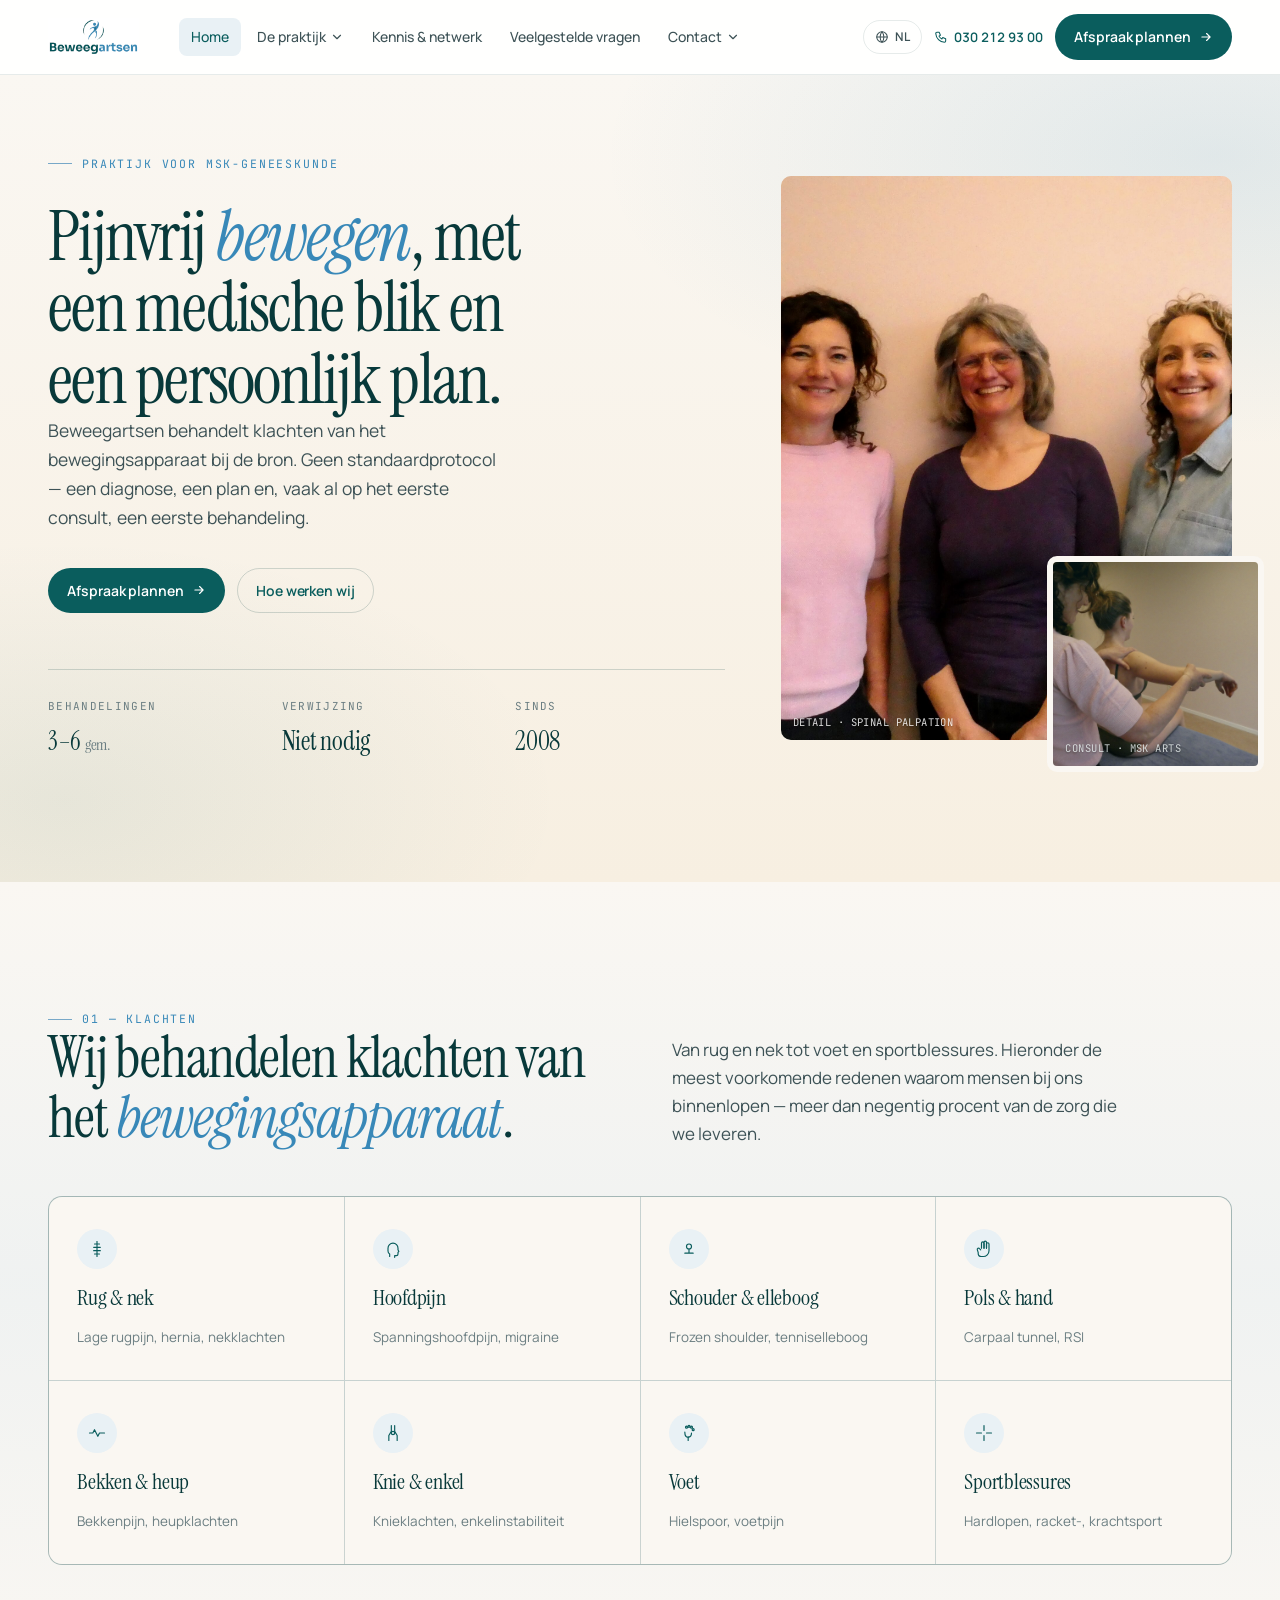
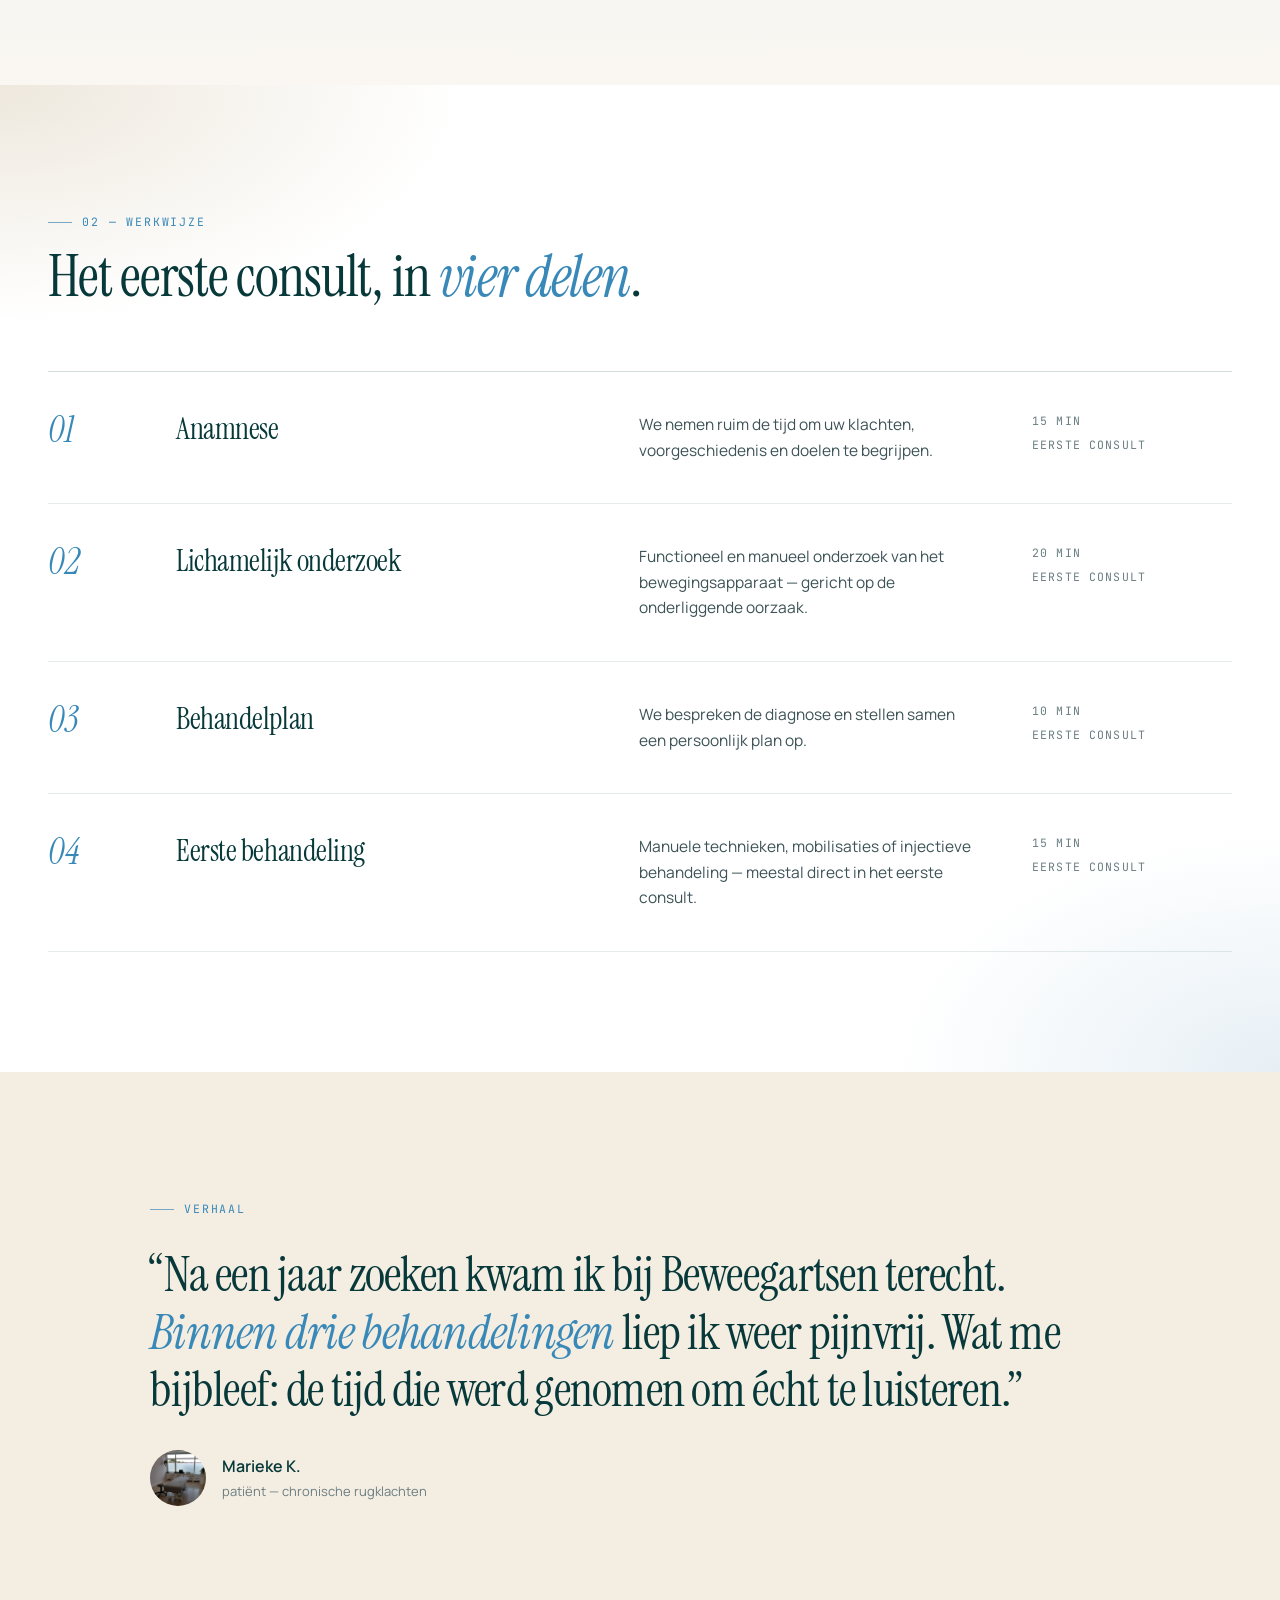
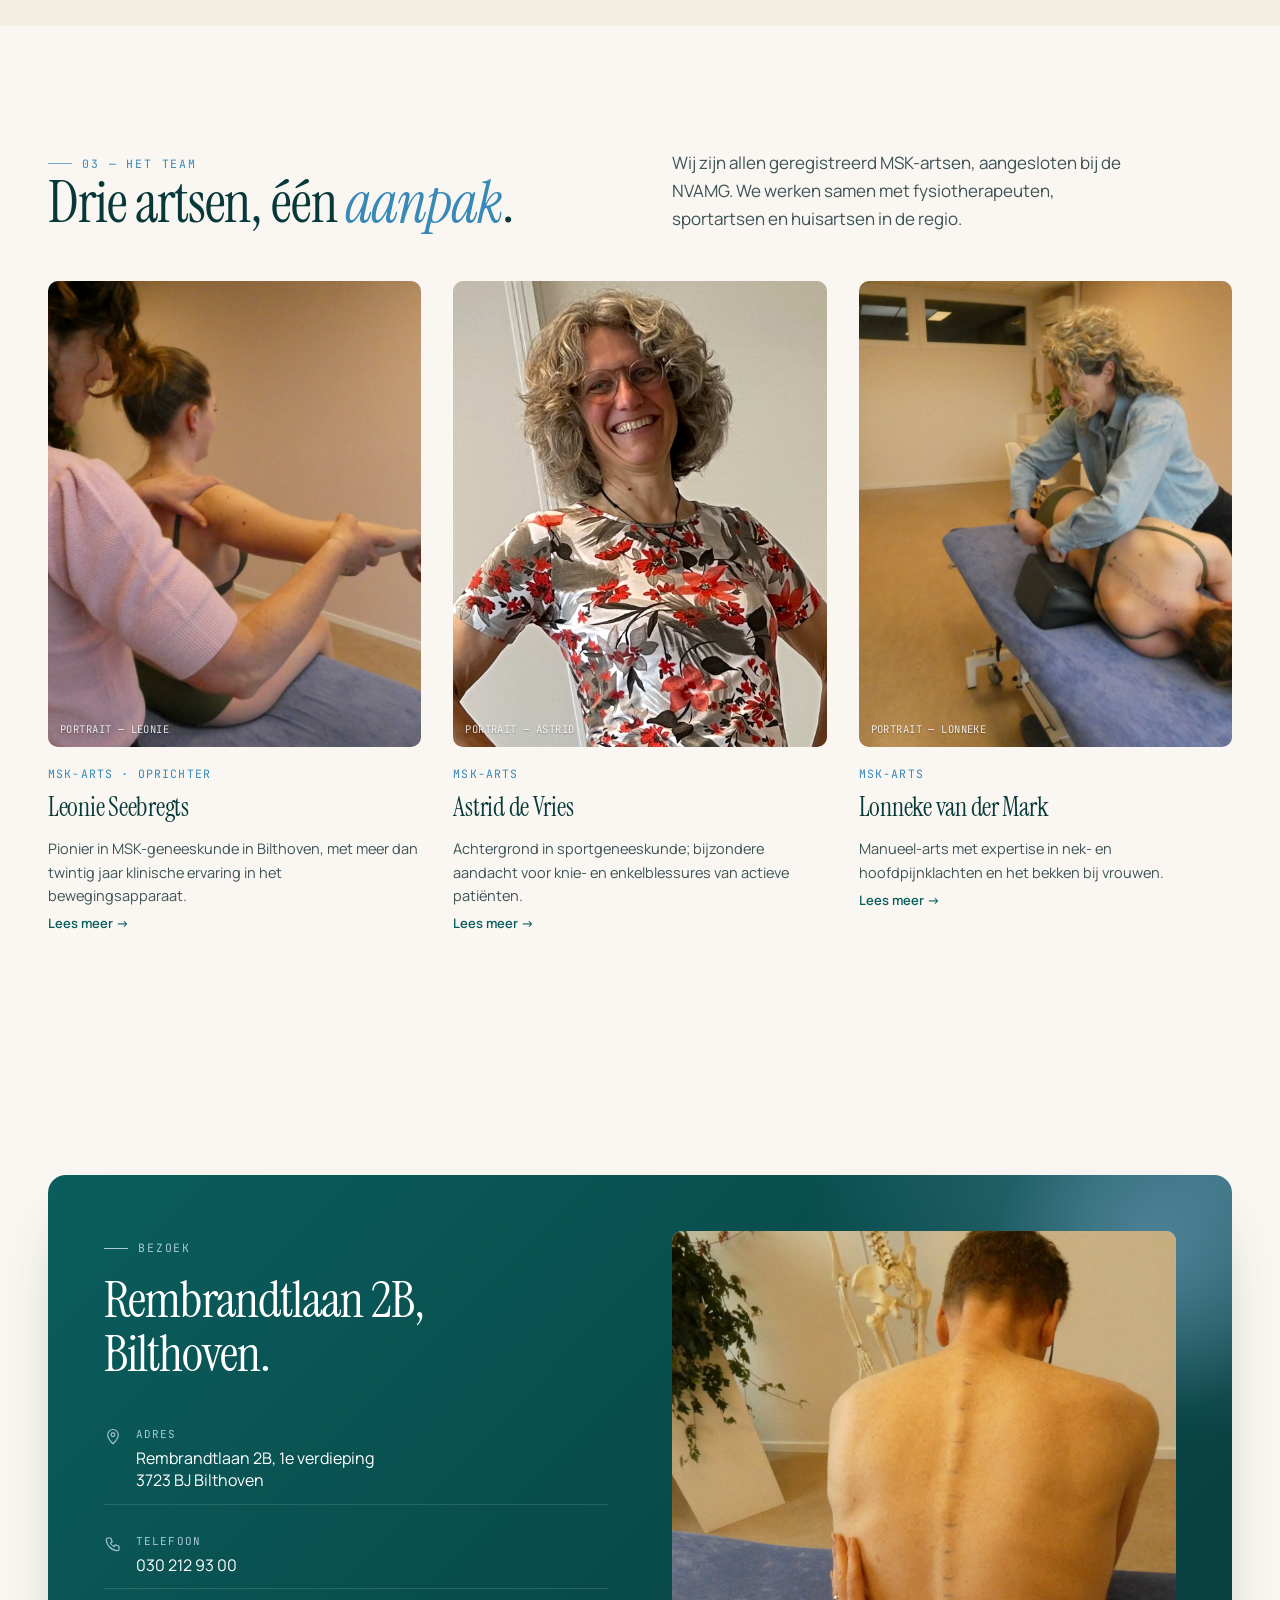
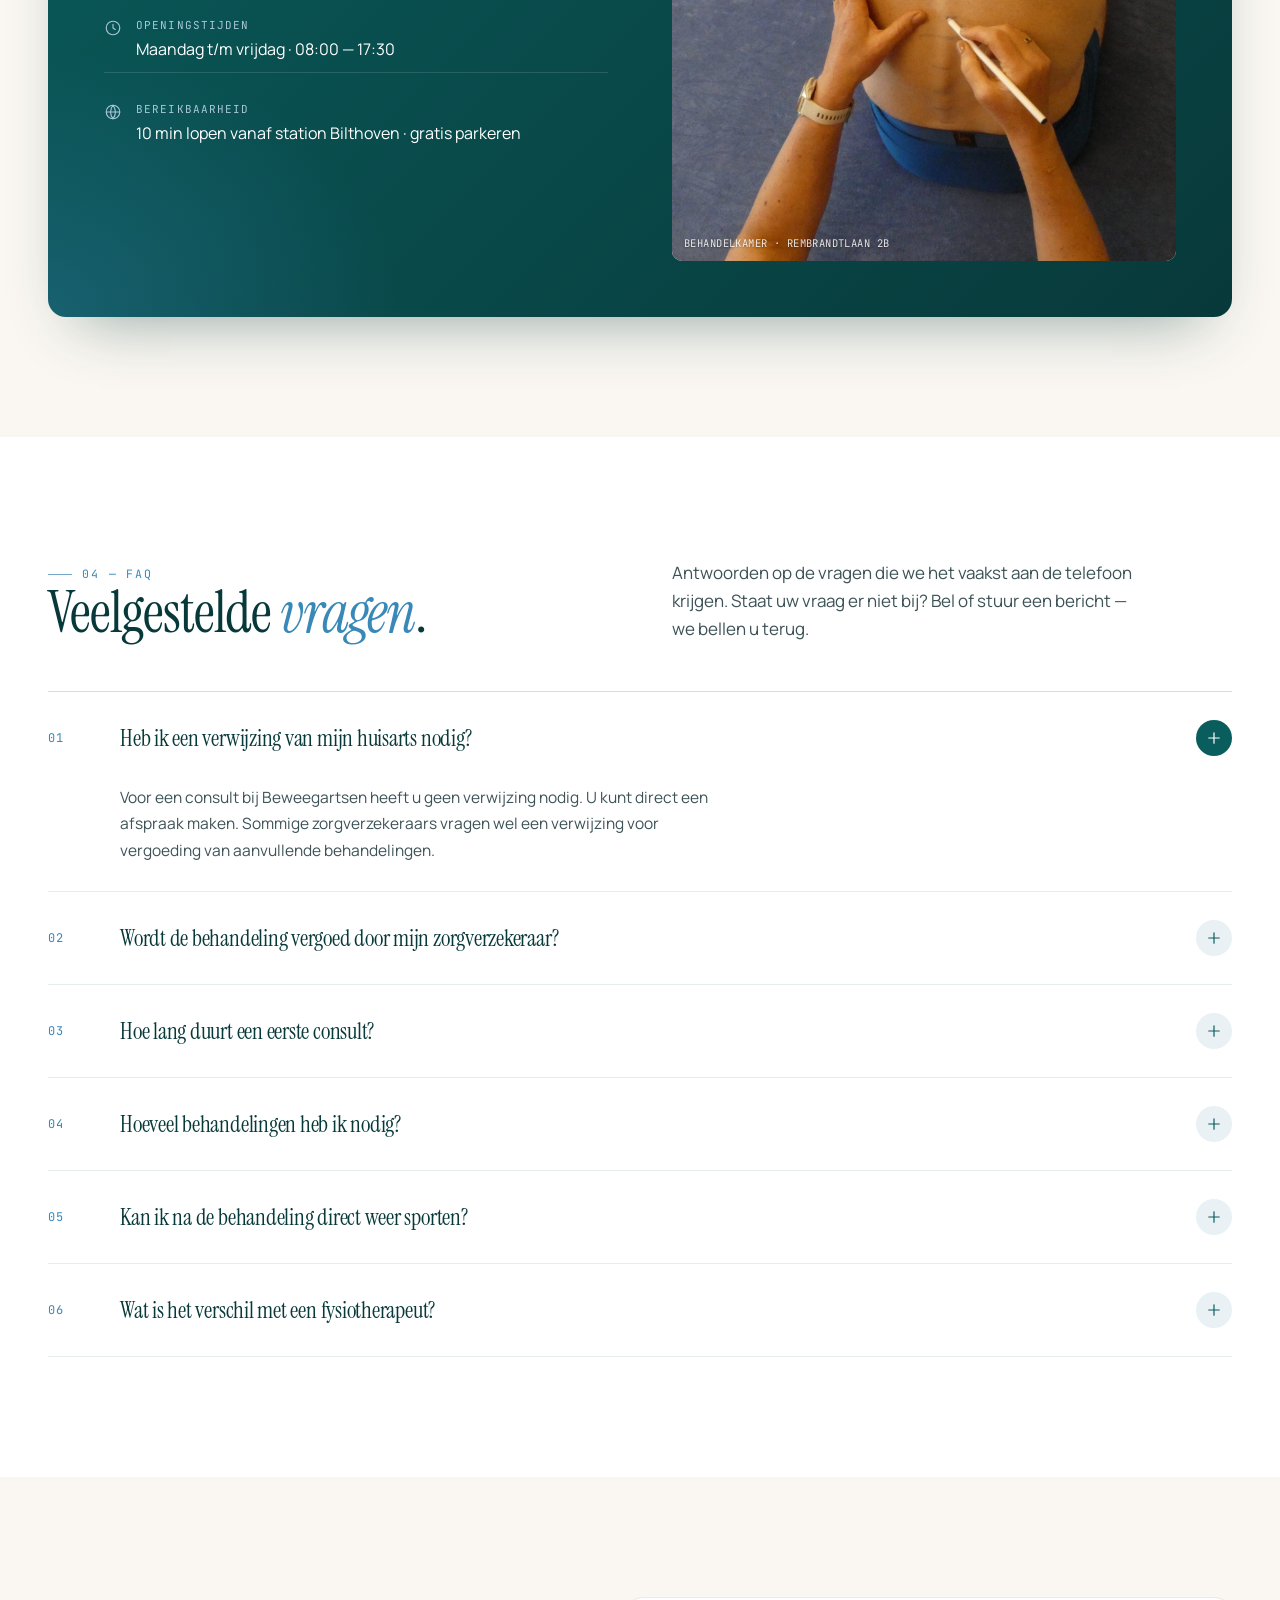
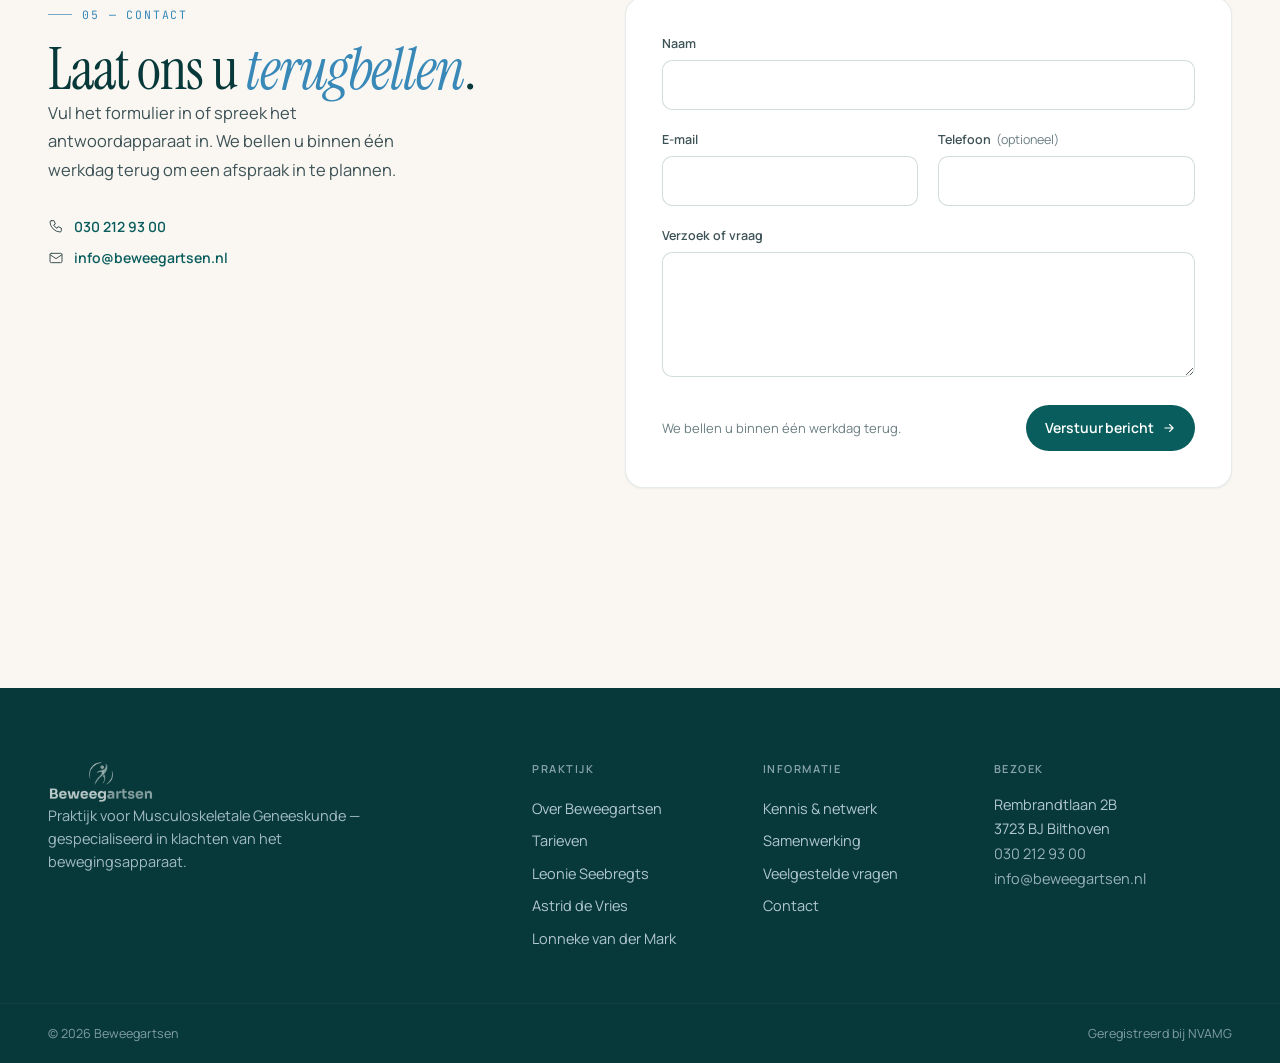
==== index.html @ ee4ff9ac "Add site content and bassh deploy workflow Adds the static site (HTML pages, CSS, JS, images) and a " ====
<!DOCTYPE html>
<html lang="nl">
<head>
<meta charset="UTF-8"/>
<meta name="viewport" content="width=device-width, initial-scale=1"/>
<title>Beweegartsen — Praktijk voor MSK-geneeskunde, Bilthoven</title>
<meta name="description" content="Beweegartsen behandelt klachten van het bewegingsapparaat bij de bron. Een diagnose, een persoonlijk plan en, vaak op het eerste consult, een eerste behandeling."/>
<link rel="preconnect" href="https://fonts.googleapis.com"/>
<link rel="preconnect" href="https://fonts.gstatic.com" crossorigin/>
<link href="https://fonts.googleapis.com/css2?family=Instrument+Serif:ital@0;1&family=Manrope:wght@400;500;600;700;800&family=JetBrains+Mono:wght@400;500&display=swap" rel="stylesheet"/>
<link rel="stylesheet" href="assets/css/tokens.css"/>
<link rel="stylesheet" href="assets/css/site.css"/>
</head>
<body>
<div class="bw-site bw-A">
  <div data-bw-nav data-active-page="home"></div>

  <!-- HERO -->
  <section class="bw-A-hero">
    <div class="bw-container">
      <div class="bw-A-hero-grid">
        <div class="bw-A-hero-text">
          <span class="bw-eyebrow" data-i18n-nl="Praktijk voor MSK-geneeskunde" data-i18n-en="Practice for MSK medicine">Praktijk voor MSK-geneeskunde</span>
          <h1 data-i18n-nl='Pijnvrij <em>bewegen</em>, met een medische blik en een persoonlijk plan.' data-i18n-en='Movement, <em>without pain</em>, through a medical lens and a personal plan.'>Pijnvrij <em>bewegen</em>, met een medische blik en een persoonlijk plan.</h1>
          <p class="bw-A-hero-lede" data-i18n-nl="Beweegartsen behandelt klachten van het bewegingsapparaat bij de bron. Geen standaardprotocol — een diagnose, een plan en, vaak al op het eerste consult, een eerste behandeling." data-i18n-en="Beweegartsen treats musculoskeletal complaints at the source. No standard protocol — a diagnosis, a plan and, often on the first visit, the first treatment.">Beweegartsen behandelt klachten van het bewegingsapparaat bij de bron. Geen standaardprotocol — een diagnose, een plan en, vaak al op het eerste consult, een eerste behandeling.</p>
          <div class="bw-A-hero-cta">
            <button class="bw-btn bw-btn-primary" data-bw-book>
              <span data-i18n-nl="Afspraak plannen" data-i18n-en="Book appointment">Afspraak plannen</span>
              <svg width="14" height="14" viewBox="0 0 24 24" fill="none" stroke="currentColor" stroke-width="2" stroke-linecap="round" stroke-linejoin="round" aria-hidden="true"><path d="M5 12h14M13 6l6 6-6 6"/></svg>
            </button>
            <a href="#process" class="bw-btn bw-btn-ghost" data-i18n-nl="Hoe werken wij" data-i18n-en="How we work">Hoe werken wij</a>
          </div>
          <dl class="bw-A-hero-meta">
            <div>
              <dt data-i18n-nl="Behandelingen" data-i18n-en="Treatments">Behandelingen</dt>
              <dd>3–6 <span class="unit" data-i18n-nl="gem." data-i18n-en="avg.">gem.</span></dd>
            </div>
            <div>
              <dt data-i18n-nl="Verwijzing" data-i18n-en="Referral">Verwijzing</dt>
              <dd data-i18n-nl="Niet nodig" data-i18n-en="Not needed">Niet nodig</dd>
            </div>
            <div>
              <dt data-i18n-nl="Sinds" data-i18n-en="Since">Sinds</dt>
              <dd>2008</dd>
            </div>
          </dl>
        </div>
        <div class="bw-A-hero-art">
          <div class="bw-photo" data-treatment="soft" style="aspect-ratio: 4/5">
            <img src="assets/img/photos/back-treatment.jpg" alt="Detail van rugbehandeling" style="object-position: 50% 30%"/>
            <span class="bw-photo-cap">detail · spinal palpation</span>
          </div>
          <div class="bw-photo" data-treatment="strong" style="aspect-ratio: 1/1">
            <img src="assets/img/photos/consult.jpg" alt="Consult bij MSK-arts" style="object-position: 70% 30%"/>
            <span class="bw-photo-cap">consult · MSK arts</span>
          </div>
        </div>
      </div>
    </div>
  </section>

  <!-- WHAT WE TREAT -->
  <section class="bw-section bw-A-section" id="treat">
    <div class="bw-container">
      <div class="bw-A-treat-head">
        <div>
          <span class="bw-eyebrow" data-i18n-nl="01 — Klachten" data-i18n-en="01 — Complaints">01 — Klachten</span>
          <h2 data-i18n-nl='Wij behandelen klachten van het <em>bewegingsapparaat</em>.' data-i18n-en='We treat complaints of the <em>movement apparatus</em>.'>Wij behandelen klachten van het <em>bewegingsapparaat</em>.</h2>
        </div>
        <p data-i18n-nl="Van rug en nek tot voet en sportblessures. Hieronder de meest voorkomende redenen waarom mensen bij ons binnenlopen — meer dan negentig procent van de zorg die we leveren." data-i18n-en="From back and neck to foot and sports injuries. The most common reasons people come to us — more than ninety percent of the care we provide.">Van rug en nek tot voet en sportblessures. Hieronder de meest voorkomende redenen waarom mensen bij ons binnenlopen — meer dan negentig procent van de zorg die we leveren.</p>
      </div>
      <div class="bw-A-treat-grid">
        <div class="bw-A-treat-cell">
          <span class="bw-treat-icon"><svg width="20" height="20" viewBox="0 0 24 24" fill="none" stroke="currentColor" stroke-width="1.4" stroke-linecap="round" stroke-linejoin="round"><path d="M12 3v18"/><path d="M9 6h6M8 10h8M8 14h8M9 18h6"/></svg></span>
          <h4 data-i18n-nl="Rug & nek" data-i18n-en="Back & neck">Rug & nek</h4>
          <p data-i18n-nl="Lage rugpijn, hernia, nekklachten" data-i18n-en="Lower back, hernia, neck pain">Lage rugpijn, hernia, nekklachten</p>
        </div>
        <div class="bw-A-treat-cell">
          <span class="bw-treat-icon"><svg width="20" height="20" viewBox="0 0 24 24" fill="none" stroke="currentColor" stroke-width="1.4" stroke-linecap="round" stroke-linejoin="round"><path d="M8 21v-3a4 4 0 0 1-2-3.5V11a6 6 0 1 1 12 0v2l1 2-1 1v2a2 2 0 0 1-2 2h-2v2"/></svg></span>
          <h4 data-i18n-nl="Hoofdpijn" data-i18n-en="Headache">Hoofdpijn</h4>
          <p data-i18n-nl="Spanningshoofdpijn, migraine" data-i18n-en="Tension headache, migraine">Spanningshoofdpijn, migraine</p>
        </div>
        <div class="bw-A-treat-cell">
          <span class="bw-treat-icon"><svg width="20" height="20" viewBox="0 0 24 24" fill="none" stroke="currentColor" stroke-width="1.4" stroke-linecap="round" stroke-linejoin="round"><circle cx="12" cy="9" r="3"/><path d="M12 12v5M7 17h10"/></svg></span>
          <h4 data-i18n-nl="Schouder & elleboog" data-i18n-en="Shoulder & elbow">Schouder & elleboog</h4>
          <p data-i18n-nl="Frozen shoulder, tenniselleboog" data-i18n-en="Frozen shoulder, tennis elbow">Frozen shoulder, tenniselleboog</p>
        </div>
        <div class="bw-A-treat-cell">
          <span class="bw-treat-icon"><svg width="20" height="20" viewBox="0 0 24 24" fill="none" stroke="currentColor" stroke-width="1.4" stroke-linecap="round" stroke-linejoin="round"><path d="M9 11V5a1.5 1.5 0 0 1 3 0v6"/><path d="M12 11V4a1.5 1.5 0 0 1 3 0v7"/><path d="M15 11V6a1.5 1.5 0 0 1 3 0v8a7 7 0 0 1-7 7H9a4 4 0 0 1-4-4v-1l-1-3a1.5 1.5 0 0 1 2.6-1.4L8 13"/></svg></span>
          <h4 data-i18n-nl="Pols & hand" data-i18n-en="Wrist & hand">Pols & hand</h4>
          <p data-i18n-nl="Carpaal tunnel, RSI" data-i18n-en="Carpal tunnel, RSI">Carpaal tunnel, RSI</p>
        </div>
        <div class="bw-A-treat-cell">
          <span class="bw-treat-icon"><svg width="20" height="20" viewBox="0 0 24 24" fill="none" stroke="currentColor" stroke-width="1.4" stroke-linecap="round" stroke-linejoin="round"><path d="M3 12h4l2-4 4 8 2-4h6"/></svg></span>
          <h4 data-i18n-nl="Bekken & heup" data-i18n-en="Pelvis & hip">Bekken & heup</h4>
          <p data-i18n-nl="Bekkenpijn, heupklachten" data-i18n-en="Pelvic pain, hip issues">Bekkenpijn, heupklachten</p>
        </div>
        <div class="bw-A-treat-cell">
          <span class="bw-treat-icon"><svg width="20" height="20" viewBox="0 0 24 24" fill="none" stroke="currentColor" stroke-width="1.4" stroke-linecap="round" stroke-linejoin="round"><path d="M10 3v7l-3 5v6"/><path d="M14 3v7l3 5v6"/><circle cx="12" cy="12" r="2"/></svg></span>
          <h4 data-i18n-nl="Knie & enkel" data-i18n-en="Knee & ankle">Knie & enkel</h4>
          <p data-i18n-nl="Knieklachten, enkelinstabiliteit" data-i18n-en="Knee pain, ankle instability">Knieklachten, enkelinstabiliteit</p>
        </div>
        <div class="bw-A-treat-cell">
          <span class="bw-treat-icon"><svg width="20" height="20" viewBox="0 0 24 24" fill="none" stroke="currentColor" stroke-width="1.4" stroke-linecap="round" stroke-linejoin="round"><circle cx="9" cy="5" r="1.2"/><circle cx="12" cy="4" r="1.2"/><circle cx="15" cy="5" r="1.2"/><circle cx="17" cy="8" r="1.2"/><path d="M7 11c0 4 1 6 4 6s4-2 4-5"/><path d="M11 17v4"/></svg></span>
          <h4 data-i18n-nl="Voet" data-i18n-en="Foot">Voet</h4>
          <p data-i18n-nl="Hielspoor, voetpijn" data-i18n-en="Heel spur, foot pain">Hielspoor, voetpijn</p>
        </div>
        <div class="bw-A-treat-cell">
          <span class="bw-treat-icon"><svg width="20" height="20" viewBox="0 0 24 24" fill="none" stroke="currentColor" stroke-width="1.4" stroke-linecap="round" stroke-linejoin="round"><path d="M12 3v6M12 15v6M3 12h6M15 12h6"/></svg></span>
          <h4 data-i18n-nl="Sportblessures" data-i18n-en="Sports injuries">Sportblessures</h4>
          <p data-i18n-nl="Hardlopen, racket-, krachtsport" data-i18n-en="Running, racket, strength sport">Hardlopen, racket-, krachtsport</p>
        </div>
      </div>
    </div>
  </section>

  <!-- PROCESS -->
  <section class="bw-section bw-A-section" id="process">
    <div class="bw-container">
      <div class="bw-A-process-head">
        <span class="bw-eyebrow" data-i18n-nl="02 — Werkwijze" data-i18n-en="02 — Process">02 — Werkwijze</span>
        <h2 data-i18n-nl='Het eerste consult, in <em>vier delen</em>.' data-i18n-en='The first consult, in <em>four parts</em>.'>Het eerste consult, in <em>vier delen</em>.</h2>
      </div>
      <div class="bw-A-process">
        <div class="bw-A-process-step">
          <span class="bw-A-process-num">01</span>
          <h3 data-i18n-nl="Anamnese" data-i18n-en="Case history">Anamnese</h3>
          <p data-i18n-nl="We nemen ruim de tijd om uw klachten, voorgeschiedenis en doelen te begrijpen." data-i18n-en="We take time to understand your complaints, history and goals.">We nemen ruim de tijd om uw klachten, voorgeschiedenis en doelen te begrijpen.</p>
          <div class="bw-A-process-meta">
            <span>15 MIN</span>
            <span data-i18n-nl="Eerste consult" data-i18n-en="First consult">Eerste consult</span>
          </div>
        </div>
        <div class="bw-A-process-step">
          <span class="bw-A-process-num">02</span>
          <h3 data-i18n-nl="Lichamelijk onderzoek" data-i18n-en="Physical examination">Lichamelijk onderzoek</h3>
          <p data-i18n-nl="Functioneel en manueel onderzoek van het bewegingsapparaat — gericht op de onderliggende oorzaak." data-i18n-en="Functional and manual examination focused on the underlying cause.">Functioneel en manueel onderzoek van het bewegingsapparaat — gericht op de onderliggende oorzaak.</p>
          <div class="bw-A-process-meta">
            <span>20 MIN</span>
            <span data-i18n-nl="Eerste consult" data-i18n-en="First consult">Eerste consult</span>
          </div>
        </div>
        <div class="bw-A-process-step">
          <span class="bw-A-process-num">03</span>
          <h3 data-i18n-nl="Behandelplan" data-i18n-en="Treatment plan">Behandelplan</h3>
          <p data-i18n-nl="We bespreken de diagnose en stellen samen een persoonlijk plan op." data-i18n-en="We discuss the diagnosis and build a plan together.">We bespreken de diagnose en stellen samen een persoonlijk plan op.</p>
          <div class="bw-A-process-meta">
            <span>10 MIN</span>
            <span data-i18n-nl="Eerste consult" data-i18n-en="First consult">Eerste consult</span>
          </div>
        </div>
        <div class="bw-A-process-step">
          <span class="bw-A-process-num">04</span>
          <h3 data-i18n-nl="Eerste behandeling" data-i18n-en="First treatment">Eerste behandeling</h3>
          <p data-i18n-nl="Manuele technieken, mobilisaties of injectieve behandeling — meestal direct in het eerste consult." data-i18n-en="Manual techniques, mobilisations or injection — usually on the first visit.">Manuele technieken, mobilisaties of injectieve behandeling — meestal direct in het eerste consult.</p>
          <div class="bw-A-process-meta">
            <span>15 MIN</span>
            <span data-i18n-nl="Eerste consult" data-i18n-en="First consult">Eerste consult</span>
          </div>
        </div>
      </div>
    </div>
  </section>

  <!-- QUOTE -->
  <section class="bw-section bw-A-quote-section">
    <div class="bw-container">
      <div class="bw-A-quote">
        <span class="bw-eyebrow" data-i18n-nl="Verhaal" data-i18n-en="Story">Verhaal</span>
        <blockquote data-i18n-nl='&ldquo;Na een jaar zoeken kwam ik bij Beweegartsen terecht. <em>Binnen drie behandelingen</em> liep ik weer pijnvrij. Wat me bijbleef: de tijd die werd genomen om écht te luisteren.&rdquo;' data-i18n-en='&ldquo;After a year of searching I ended up at Beweegartsen. <em>Within three treatments</em> I was walking pain-free. What stayed with me was the time taken to really listen.&rdquo;'>&ldquo;Na een jaar zoeken kwam ik bij Beweegartsen terecht. <em>Binnen drie behandelingen</em> liep ik weer pijnvrij. Wat me bijbleef: de tijd die werd genomen om écht te luisteren.&rdquo;</blockquote>
        <div class="bw-A-quote-meta">
          <div class="bw-photo" data-treatment="soft" style="width:56px; height:56px; aspect-ratio:1; border-radius:999px">
            <img src="assets/img/photos/team.jpg" alt="" style="object-position: 22% 30%"/>
          </div>
          <cite>
            <strong>Marieke K.</strong>
            <span data-i18n-nl="patiënt — chronische rugklachten" data-i18n-en="patient — chronic back pain">patiënt — chronische rugklachten</span>
          </cite>
        </div>
      </div>
    </div>
  </section>

  <!-- DOCTORS -->
  <section class="bw-section bw-A-section" id="doctors">
    <div class="bw-container">
      <div class="bw-A-doctors-head">
        <div>
          <span class="bw-eyebrow" data-i18n-nl="03 — Het team" data-i18n-en="03 — The team">03 — Het team</span>
          <h2 data-i18n-nl='Drie artsen, één <em>aanpak</em>.' data-i18n-en='Three physicians, one <em>approach</em>.'>Drie artsen, één <em>aanpak</em>.</h2>
        </div>
        <p data-i18n-nl="Wij zijn allen geregistreerd MSK-artsen, aangesloten bij de NVAMG. We werken samen met fysiotherapeuten, sportartsen en huisartsen in de regio." data-i18n-en="We are all registered MSK physicians, members of the NVAMG. We work alongside physiotherapists, sports physicians and GPs in the region.">Wij zijn allen geregistreerd MSK-artsen, aangesloten bij de NVAMG. We werken samen met fysiotherapeuten, sportartsen en huisartsen in de regio.</p>
      </div>
      <div class="bw-A-doctors-grid">
        <a href="leonie-seebregts.html" class="bw-A-doctor-card">
          <div class="bw-photo" data-treatment="soft"><img src="assets/img/photos/leonie.jpg" alt="Leonie Seebregts" style="object-position: 50% 30%"/><span class="bw-photo-cap">portrait — Leonie</span></div>
          <div>
            <div class="bw-doctor-meta" data-i18n-nl="MSK-arts · oprichter" data-i18n-en="MSK physician · founder">MSK-arts · oprichter</div>
            <h4>Leonie Seebregts</h4>
            <p data-i18n-nl="Pionier in MSK-geneeskunde in Bilthoven, met meer dan twintig jaar klinische ervaring in het bewegingsapparaat." data-i18n-en="Pioneer in MSK medicine in Bilthoven, with more than two decades of clinical experience.">Pionier in MSK-geneeskunde in Bilthoven, met meer dan twintig jaar klinische ervaring in het bewegingsapparaat.</p>
            <span class="bw-doctor-link" data-i18n-nl="Lees meer →" data-i18n-en="Read more →">Lees meer →</span>
          </div>
        </a>
        <a href="astrid-de-vries.html" class="bw-A-doctor-card">
          <div class="bw-photo" data-treatment="soft"><img src="assets/img/photos/astrid.jpg" alt="Astrid de Vries" style="object-position: 50% 30%"/><span class="bw-photo-cap">portrait — Astrid</span></div>
          <div>
            <div class="bw-doctor-meta" data-i18n-nl="MSK-arts" data-i18n-en="MSK physician">MSK-arts</div>
            <h4>Astrid de Vries</h4>
            <p data-i18n-nl="Achtergrond in sportgeneeskunde; bijzondere aandacht voor knie- en enkelblessures van actieve patiënten." data-i18n-en="Background in sports medicine; special focus on knee and ankle injuries.">Achtergrond in sportgeneeskunde; bijzondere aandacht voor knie- en enkelblessures van actieve patiënten.</p>
            <span class="bw-doctor-link" data-i18n-nl="Lees meer →" data-i18n-en="Read more →">Lees meer →</span>
          </div>
        </a>
        <a href="lonneke-van-der-mark.html" class="bw-A-doctor-card">
          <div class="bw-photo" data-treatment="soft"><img src="assets/img/photos/lonneke.jpg" alt="Lonneke van der Mark" style="object-position: 50% 30%"/><span class="bw-photo-cap">portrait — Lonneke</span></div>
          <div>
            <div class="bw-doctor-meta" data-i18n-nl="MSK-arts" data-i18n-en="MSK physician">MSK-arts</div>
            <h4>Lonneke van der Mark</h4>
            <p data-i18n-nl="Manueel-arts met expertise in nek- en hoofdpijnklachten en het bekken bij vrouwen." data-i18n-en="Manual physician with expertise in neck and headache complaints and pelvic care.">Manueel-arts met expertise in nek- en hoofdpijnklachten en het bekken bij vrouwen.</p>
            <span class="bw-doctor-link" data-i18n-nl="Lees meer →" data-i18n-en="Read more →">Lees meer →</span>
          </div>
        </a>
      </div>
    </div>
  </section>

  <!-- VISIT -->
  <section class="bw-section">
    <div class="bw-container">
      <div class="bw-A-visit">
        <div>
          <span class="bw-eyebrow" data-i18n-nl="Bezoek" data-i18n-en="Visit">Bezoek</span>
          <h2>Rembrandtlaan&nbsp;2B,<br/>Bilthoven.</h2>
          <dl class="bw-A-visit-info">
            <div class="bw-A-visit-row">
              <svg width="18" height="18" viewBox="0 0 24 24" fill="none" stroke="currentColor" stroke-width="1.5" stroke-linecap="round" stroke-linejoin="round"><path d="M12 21s7-6.5 7-12a7 7 0 1 0-14 0c0 5.5 7 12 7 12Z"/><circle cx="12" cy="9" r="2.5"/></svg>
              <div>
                <dt data-i18n-nl="Adres" data-i18n-en="Address">Adres</dt>
                <dd data-i18n-nl="Rembrandtlaan 2B, 1e verdieping<br/>3723 BJ Bilthoven" data-i18n-en="Rembrandtlaan 2B, 1st floor<br/>3723 BJ Bilthoven">Rembrandtlaan 2B, 1e verdieping<br/>3723 BJ Bilthoven</dd>
              </div>
            </div>
            <div class="bw-A-visit-row">
              <svg width="18" height="18" viewBox="0 0 24 24" fill="none" stroke="currentColor" stroke-width="1.5" stroke-linecap="round" stroke-linejoin="round"><path d="M5 4h4l2 5-2.5 1.5a11 11 0 0 0 5 5L15 13l5 2v4a2 2 0 0 1-2 2A16 16 0 0 1 3 6a2 2 0 0 1 2-2Z"/></svg>
              <div>
                <dt data-i18n-nl="Telefoon" data-i18n-en="Telephone">Telefoon</dt>
                <dd>030 212 93 00</dd>
              </div>
            </div>
            <div class="bw-A-visit-row">
              <svg width="18" height="18" viewBox="0 0 24 24" fill="none" stroke="currentColor" stroke-width="1.5" stroke-linecap="round" stroke-linejoin="round"><circle cx="12" cy="12" r="9"/><path d="M12 7v5l3 2"/></svg>
              <div>
                <dt data-i18n-nl="Openingstijden" data-i18n-en="Opening hours">Openingstijden</dt>
                <dd data-i18n-nl="Maandag t/m vrijdag · 08:00 — 17:30" data-i18n-en="Monday — Friday · 08:00 — 17:30">Maandag t/m vrijdag · 08:00 — 17:30</dd>
              </div>
            </div>
            <div class="bw-A-visit-row">
              <svg width="18" height="18" viewBox="0 0 24 24" fill="none" stroke="currentColor" stroke-width="1.5" stroke-linecap="round" stroke-linejoin="round"><circle cx="12" cy="12" r="9"/><path d="M3 12h18M12 3a14 14 0 0 1 0 18M12 3a14 14 0 0 0 0 18"/></svg>
              <div>
                <dt data-i18n-nl="Bereikbaarheid" data-i18n-en="Travel">Bereikbaarheid</dt>
                <dd data-i18n-nl="10 min lopen vanaf station Bilthoven · gratis parkeren" data-i18n-en="10 min walk from Bilthoven station · free parking">10 min lopen vanaf station Bilthoven · gratis parkeren</dd>
              </div>
            </div>
          </dl>
        </div>
        <div class="bw-A-visit-art">
          <div class="bw-photo" data-treatment="soft" style="height:100%">
            <img src="assets/img/photos/treatment-room.jpg" alt="Behandelkamer" style="object-position: 50% 60%"/>
            <span class="bw-photo-cap">behandelkamer · Rembrandtlaan 2B</span>
          </div>
        </div>
      </div>
    </div>
  </section>

  <!-- FAQ -->
  <section class="bw-section bw-A-section" id="faq" style="background: var(--paper)">
    <div class="bw-container">
      <div class="bw-A-faq-head">
        <div>
          <span class="bw-eyebrow" data-i18n-nl="04 — FAQ" data-i18n-en="04 — FAQ">04 — FAQ</span>
          <h2 data-i18n-nl='Veelgestelde <em>vragen</em>.' data-i18n-en='Frequently <em>asked</em>.'>Veelgestelde <em>vragen</em>.</h2>
        </div>
        <p data-i18n-nl="Antwoorden op de vragen die we het vaakst aan de telefoon krijgen. Staat uw vraag er niet bij? Bel of stuur een bericht — we bellen u terug." data-i18n-en="Answers to the questions we most often hear by phone. Don't see your question? Call or message — we will call you back.">Antwoorden op de vragen die we het vaakst aan de telefoon krijgen. Staat uw vraag er niet bij? Bel of stuur een bericht — we bellen u terug.</p>
      </div>
      <div data-bw-faq></div>
    </div>
  </section>

  <!-- CONTACT -->
  <section class="bw-section bw-A-section" id="contact">
    <div class="bw-container">
      <div class="bw-A-contact">
        <div>
          <span class="bw-eyebrow" data-i18n-nl="05 — Contact" data-i18n-en="05 — Contact">05 — Contact</span>
          <h2 data-i18n-nl='Laat ons u <em>terugbellen</em>.' data-i18n-en='Let us <em>call you back</em>.'>Laat ons u <em>terugbellen</em>.</h2>
          <p class="bw-A-contact-lede" data-i18n-nl="Vul het formulier in of spreek het antwoordapparaat in. We bellen u binnen één werkdag terug om een afspraak in te plannen." data-i18n-en="Fill in the form or leave a message on our answering machine. We will call you back within one working day to schedule.">Vul het formulier in of spreek het antwoordapparaat in. We bellen u binnen één werkdag terug om een afspraak in te plannen.</p>
          <div class="bw-A-contact-meta">
            <div class="bw-A-contact-meta-row">
              <svg width="16" height="16" viewBox="0 0 24 24" fill="none" stroke="currentColor" stroke-width="1.5" stroke-linecap="round" stroke-linejoin="round"><path d="M5 4h4l2 5-2.5 1.5a11 11 0 0 0 5 5L15 13l5 2v4a2 2 0 0 1-2 2A16 16 0 0 1 3 6a2 2 0 0 1 2-2Z"/></svg>
              <a href="tel:+31302129300">030 212 93 00</a>
            </div>
            <div class="bw-A-contact-meta-row">
              <svg width="16" height="16" viewBox="0 0 24 24" fill="none" stroke="currentColor" stroke-width="1.5" stroke-linecap="round" stroke-linejoin="round"><rect x="3" y="5" width="18" height="14" rx="2"/><path d="m3 7 9 6 9-6"/></svg>
              <a href="mailto:info@beweegartsen.nl">info@beweegartsen.nl</a>
            </div>
          </div>
        </div>
        <div class="bw-A-contact-card" data-bw-contact-form></div>
      </div>
    </div>
  </section>

  <div data-bw-footer></div>
</div>
<script src="assets/js/site.js"></script>
</body>
</html>
---- assets/css/tokens.css ----
/* Beweegartsen design tokens — sampled from the logo */
:root {
  /* Brand inks */
  --ink-900: #08393a;
  --ink-800: #0a4a4a;
  --ink-700: #0a5d5d;            /* "Beweeg" deep teal */
  --ink-600: #1f6f6f;
  --ink-500: #3888b8;            /* "artsen" mid-blue */
  --ink-400: #5a9bc4;
  --ink-300: #78a8c8;
  --ink-200: #a8c8d8;
  --ink-100: #cfe0ea;
  --ink-50:  #e9f1f5;

  /* Warm neutrals */
  --paper:    #ffffff;
  --cream-50: #faf7f2;
  --cream-100: #f4ede2;
  --sand-100: #ede4d3;
  --sand-200: #d9ccb4;

  /* Cool grays */
  --gray-900: #14272a;
  --gray-700: #3d5256;
  --gray-500: #6b7e82;
  --gray-300: #b9c4c7;
  --gray-200: #d8dfe1;
  --gray-100: #ecf0f1;
  --gray-50:  #f5f7f7;

  /* Functional */
  --line:        rgba(10, 61, 61, 0.10);
  --line-strong: rgba(10, 61, 61, 0.18);
  --shadow-sm: 0 1px 2px rgba(8, 57, 58, 0.06);
  --shadow-md: 0 6px 24px -8px rgba(8, 57, 58, 0.18), 0 2px 4px rgba(8, 57, 58, 0.06);
  --shadow-lg: 0 24px 48px -16px rgba(8, 57, 58, 0.22), 0 4px 12px rgba(8, 57, 58, 0.08);

  /* Type */
  --font-serif: "Instrument Serif", "Newsreader", Georgia, serif;
  --font-sans:  "Manrope", -apple-system, BlinkMacSystemFont, "Segoe UI", sans-serif;
  --font-mono:  "JetBrains Mono", ui-monospace, Menlo, monospace;

  /* Density */
  --space-unit: 1;
}

[data-density="compact"] { --space-unit: 0.78; }

/* Reset */
*, *::before, *::after { box-sizing: border-box; }
body { margin: 0; }
img { max-width: 100%; display: block; }
button { font: inherit; cursor: pointer; }
a { color: inherit; }
---- assets/css/site.css ----
/* ========================================================================
   Beweegartsen — Direction A (Editorial · Instrument Serif + Manrope)
   ======================================================================== */

body { background: var(--cream-50); }

.bw-site {
  font-family: var(--font-sans);
  color: var(--gray-900);
  background: var(--cream-50);
  line-height: 1.55;
  -webkit-font-smoothing: antialiased;
}
.bw-site h1, .bw-site h2, .bw-site h3, .bw-site h4, .bw-site h5, .bw-site h6 { margin: 0; }
.bw-site p { margin: 0; }
.bw-site a { text-decoration: none; }

.bw-container {
  width: 100%;
  max-width: 1280px;
  margin: 0 auto;
  padding: 0 calc(48px * var(--space-unit));
}
.bw-container-narrow {
  width: 100%;
  max-width: 920px;
  margin: 0 auto;
  padding: 0 calc(48px * var(--space-unit));
}

.bw-eyebrow {
  font-family: var(--font-mono);
  font-size: 11.5px;
  letter-spacing: 0.16em;
  text-transform: uppercase;
  color: var(--ink-500);
  display: inline-flex; align-items: center; gap: 10px;
}
.bw-eyebrow::before { content: ''; display: inline-block; width: 24px; height: 1px; background: var(--ink-300); }

/* ---------- Buttons ---------- */
.bw-btn {
  display: inline-flex; align-items: center; gap: 8px;
  border: 1px solid transparent;
  border-radius: 999px;
  padding: 11px 18px;
  font-weight: 600;
  font-size: 14px;
  letter-spacing: -0.005em;
  transition: background 0.18s, color 0.18s, border-color 0.18s, transform 0.18s;
  background: transparent;
  font-family: var(--font-sans);
}
.bw-btn-primary { background: var(--ink-700); color: var(--paper); }
.bw-btn-primary:hover { background: var(--ink-800); }
.bw-btn-primary:disabled { background: var(--ink-300); cursor: not-allowed; }
.bw-btn-ghost { background: transparent; color: var(--ink-700); border-color: var(--line-strong); }
.bw-btn-ghost:hover { background: var(--ink-50); border-color: var(--ink-200); }
.bw-btn-secondary {
  background: var(--paper); color: var(--ink-700);
  border-color: var(--line); box-shadow: var(--shadow-sm);
}
.bw-btn-secondary:hover { border-color: var(--ink-300); }

.bw-icon-btn {
  display: inline-flex; align-items: center; justify-content: center;
  width: 36px; height: 36px;
  border: none; background: transparent;
  border-radius: 999px;
  color: var(--ink-700);
}
.bw-icon-btn:hover { background: var(--ink-50); }

/* ---------- Photo (real images, with editorial frame) ---------- */
.bw-photo {
  position: relative;
  background: var(--cream-100);
  border-radius: 10px;
  overflow: hidden;
}
.bw-photo img {
  position: absolute; inset: 0;
  width: 100%; height: 100%;
  object-fit: cover;
  filter: saturate(0.88) contrast(1.04);
}
.bw-photo[data-treatment="duotone"] img { filter: saturate(0) contrast(1.05); }
.bw-photo[data-treatment="duotone"]::after {
  content: ''; position: absolute; inset: 0;
  background: linear-gradient(135deg, rgba(10,93,93,0.85), rgba(244,237,226,0.55));
  mix-blend-mode: lighten;
  pointer-events: none;
}
.bw-photo[data-treatment="strong"] img { filter: saturate(0.7) contrast(1.08); }
.bw-photo[data-treatment="strong"]::after {
  content: ''; position: absolute; inset: 0;
  background: linear-gradient(180deg, rgba(10,93,93,0.18), rgba(8,57,58,0.10));
  pointer-events: none;
}
.bw-photo::before {
  content: ''; position: absolute; inset: 0;
  border: 1px solid rgba(8, 57, 58, 0.10);
  pointer-events: none;
  border-radius: inherit;
}
.bw-photo .bw-photo-cap {
  position: absolute; left: 12px; bottom: 10px;
  font-family: var(--font-mono); font-size: 10.5px;
  letter-spacing: 0.04em; text-transform: uppercase;
  color: var(--paper); opacity: 0.85;
  text-shadow: 0 1px 2px rgba(0,0,0,0.4);
}

/* ===========================================================
   NAV
   =========================================================== */
.bw-nav {
  position: sticky;
  top: 0;
  z-index: 50;
  background: rgba(255, 255, 255, 0.92);
  backdrop-filter: saturate(150%) blur(14px);
  -webkit-backdrop-filter: saturate(150%) blur(14px);
  border-bottom: 1px solid var(--line);
}
.bw-nav-inner {
  max-width: 1280px; margin: 0 auto;
  padding: 14px calc(48px * var(--space-unit));
  display: flex; align-items: center; gap: 24px;
}
.bw-nav-logo { display: flex; align-items: center; }
.bw-nav-logo img { height: 38px; width: auto; }
.bw-nav-links { display: flex; align-items: center; gap: 4px; margin-left: 16px; }
.bw-nav-item { position: relative; }
.bw-nav-link {
  display: inline-flex; align-items: center; gap: 4px;
  padding: 8px 12px;
  border: none; background: transparent;
  font-family: var(--font-sans);
  font-size: 14px; font-weight: 500;
  color: var(--gray-700);
  border-radius: 8px;
  transition: color 0.15s, background 0.15s;
  text-decoration: none;
}
.bw-nav-link:hover, .bw-nav-link.is-open, .bw-nav-link.is-active {
  color: var(--ink-700); background: var(--ink-50);
}

.bw-dropdown {
  position: absolute;
  top: calc(100% + 8px);
  left: 0;
  min-width: 240px;
  background: var(--paper);
  border: 1px solid var(--line);
  border-radius: 14px;
  padding: 8px;
  box-shadow: var(--shadow-md);
  display: none; flex-direction: column;
  z-index: 60;
}
.bw-nav-item.is-open .bw-dropdown { display: flex; animation: bw-fade 0.15s ease; }
@keyframes bw-fade { from { opacity: 0; transform: translateY(-4px); } to { opacity: 1; transform: none; } }
.bw-dropdown-item {
  display: flex; align-items: center; justify-content: space-between;
  padding: 10px 12px;
  border-radius: 8px;
  font-size: 14px; color: var(--gray-700);
  transition: background 0.12s, color 0.12s;
}
.bw-dropdown-item:hover { background: var(--ink-50); color: var(--ink-700); }
.bw-dropdown-item svg { opacity: 0.5; }
.bw-dropdown-item:hover svg { opacity: 1; }

.bw-nav-actions {
  display: flex; align-items: center; gap: 12px;
  margin-left: auto;
}
.bw-lang {
  display: inline-flex; align-items: center; gap: 6px;
  background: transparent; border: 1px solid var(--line);
  border-radius: 999px;
  padding: 7px 11px;
  font-size: 12px; font-weight: 600;
  color: var(--gray-700);
  letter-spacing: 0.04em;
  transition: border-color 0.15s, color 0.15s;
  font-family: var(--font-sans);
}
.bw-lang:hover { border-color: var(--ink-300); color: var(--ink-700); }
.bw-nav-phone {
  display: inline-flex; align-items: center; gap: 6px;
  font-size: 13px; font-weight: 600; color: var(--ink-700);
  font-variant-numeric: tabular-nums;
}
.bw-nav-burger {
  display: none;
  background: transparent; border: 1px solid var(--line);
  border-radius: 999px; padding: 8px;
  color: var(--ink-700);
}

/* Mobile drawer */
.bw-mobile-drawer {
  position: fixed; inset: 0; z-index: 80;
  background: var(--paper);
  display: none; flex-direction: column;
}
.bw-mobile-drawer.is-open { display: flex; animation: bw-slide-in 0.22s ease; }
@keyframes bw-slide-in { from { transform: translateX(20px); opacity: 0; } to { transform: none; opacity: 1; } }
.bw-mobile-head {
  display: flex; align-items: center; justify-content: space-between;
  padding: 16px 24px;
  border-bottom: 1px solid var(--line);
}
.bw-mobile-head img { height: 30px; width: auto; }
.bw-mobile-body { flex: 1; overflow-y: auto; padding: 16px 8px; display: flex; flex-direction: column; }
.bw-mobile-link {
  display: flex; align-items: center; justify-content: space-between;
  padding: 16px 24px;
  font-size: 17px; font-weight: 500;
  color: var(--gray-900);
  border: none; background: transparent;
  text-align: left;
  width: 100%;
  text-decoration: none;
  font-family: var(--font-sans);
}
.bw-mobile-children { padding-bottom: 8px; display: none; }
.bw-mobile-group.is-open .bw-mobile-children { display: block; }
.bw-mobile-sublink {
  display: block; padding: 10px 36px;
  font-size: 15px; color: var(--gray-700);
  text-decoration: none;
}
.bw-mobile-foot {
  margin-top: auto; padding: 24px;
  border-top: 1px solid var(--line);
  display: flex; flex-direction: column; gap: 12px;
}
.bw-mobile-foot .bw-btn { justify-content: center; }
.bw-mobile-phone {
  display: inline-flex; align-items: center; gap: 8px;
  color: var(--ink-700); font-weight: 600;
  text-decoration: none;
  justify-content: center;
}

/* ===========================================================
   FOOTER
   =========================================================== */
.bw-footer {
  margin-top: calc(80px * var(--space-unit));
  background: var(--ink-900);
  color: var(--ink-100);
}
.bw-footer-inner {
  max-width: 1280px; margin: 0 auto;
  padding: calc(72px * var(--space-unit)) calc(48px * var(--space-unit)) calc(48px * var(--space-unit));
  display: grid;
  grid-template-columns: 1.2fr 2fr;
  gap: 64px;
}
.bw-footer-brand img { height: 44px; width: auto; opacity: 0.95; }
.bw-footer-tag { margin-top: 18px; max-width: 360px; font-size: 14.5px; line-height: 1.6; opacity: 0.78; }
.bw-footer-cols { display: grid; grid-template-columns: 1fr 1fr 1.2fr; gap: 32px; }
.bw-footer-cols h6 {
  font-size: 11px;
  letter-spacing: 0.14em;
  text-transform: uppercase;
  font-weight: 600;
  margin: 0 0 16px;
  opacity: 0.65;
}
.bw-footer-cols a {
  display: block;
  padding: 5px 0;
  font-size: 14.5px;
  opacity: 0.85;
  transition: opacity 0.15s;
}
.bw-footer-cols a:hover { opacity: 1; }
.bw-footer-addr { font-size: 14.5px; line-height: 1.7; opacity: 0.85; margin: 0; }
.bw-footer-addr a { display: inline; padding: 0; }
.bw-footer-base {
  border-top: 1px solid rgba(255,255,255,0.08);
  max-width: 1280px;
  margin: 0 auto;
  padding: 20px calc(48px * var(--space-unit));
  display: flex; justify-content: space-between;
  font-size: 12.5px;
  opacity: 0.6;
}

/* ===========================================================
   FAQ
   =========================================================== */
.bw-faq { border-top: 1px solid var(--line-strong); }
.bw-faq-row { border-bottom: 1px solid var(--line); }
.bw-faq-q {
  width: 100%;
  display: grid;
  grid-template-columns: 56px 1fr auto;
  gap: 16px;
  align-items: center;
  padding: calc(28px * var(--space-unit)) 0;
  background: transparent; border: none;
  text-align: left;
  font-family: var(--font-sans);
}
.bw-faq-num {
  font-family: var(--font-mono);
  font-size: 12px;
  letter-spacing: 0.06em;
  color: var(--ink-500);
  font-variant-numeric: tabular-nums;
}
.bw-faq-q-text {
  font-family: var(--font-serif);
  font-size: 23px;
  font-weight: 400;
  color: var(--ink-900);
  letter-spacing: -0.01em;
  line-height: 1.4;
}
.bw-faq-icon {
  width: 36px; height: 36px;
  border-radius: 999px;
  background: var(--ink-50);
  color: var(--ink-700);
  display: inline-flex; align-items: center; justify-content: center;
  transition: background 0.15s, color 0.15s, transform 0.18s;
}
.bw-faq-row.is-open .bw-faq-icon { background: var(--ink-700); color: var(--paper); }
.bw-faq-a-wrap {
  display: grid;
  grid-template-rows: 0fr;
  transition: grid-template-rows 0.32s cubic-bezier(0.6, 0.05, 0.2, 1);
}
.bw-faq-row.is-open .bw-faq-a-wrap { grid-template-rows: 1fr; }
.bw-faq-a-inner { overflow: hidden; }
.bw-faq-a {
  padding: 0 56px 28px 72px;
  color: var(--gray-700);
  font-size: 15.5px;
  line-height: 1.7;
  max-width: 720px;
}

/* ===========================================================
   FORM
   =========================================================== */
.bw-form { display: flex; flex-direction: column; gap: 20px; }
.bw-form-row-2 { display: grid; grid-template-columns: 1fr 1fr; gap: 20px; }
.bw-field { display: flex; flex-direction: column; gap: 6px; }
.bw-field-label { font-size: 12.5px; font-weight: 600; color: var(--gray-700); }
.bw-field-opt { color: var(--gray-500); font-weight: 400; margin-left: 2px; }
.bw-field input, .bw-field textarea {
  font: inherit;
  font-family: var(--font-sans);
  padding: 12px 14px;
  border: 1px solid var(--line-strong);
  border-radius: 10px;
  background: var(--paper);
  color: var(--ink-900);
  transition: border-color 0.15s, box-shadow 0.15s;
}
.bw-field input:focus, .bw-field textarea:focus {
  outline: none;
  border-color: var(--ink-500);
  box-shadow: 0 0 0 3px rgba(56, 136, 184, 0.18);
}
.bw-field textarea { resize: vertical; min-height: 96px; }
.bw-field.has-error input, .bw-field.has-error textarea { border-color: #c45a45; }
.bw-field-error { font-size: 12.5px; color: #b04a36; }
.bw-form-foot {
  display: flex; justify-content: space-between; align-items: center;
  flex-wrap: wrap; gap: 12px;
  padding-top: 8px;
}
.bw-form-note { font-size: 13px; color: var(--gray-500); }
.bw-form-success {
  text-align: center;
  padding: 48px 24px;
}
.bw-form-success-icon {
  width: 56px; height: 56px;
  border-radius: 999px;
  background: var(--ink-50);
  color: var(--ink-700);
  display: inline-flex; align-items: center; justify-content: center;
  margin-bottom: 18px;
}
.bw-form-success h3 {
  font-family: var(--font-serif);
  font-size: 28px; font-weight: 400;
  color: var(--ink-900);
  margin-bottom: 8px;
}
.bw-form-success p { color: var(--gray-700); margin-bottom: 24px; max-width: 360px; margin-left: auto; margin-right: auto; }

/* ===========================================================
   BOOKING MODAL
   =========================================================== */
.bw-modal {
  position: fixed; inset: 0; z-index: 100;
  background: rgba(8, 57, 58, 0.42);
  backdrop-filter: blur(8px);
  display: none; align-items: center; justify-content: center;
  padding: 24px;
}
.bw-modal.is-open { display: flex; animation: bw-fade-in 0.18s ease; }
@keyframes bw-fade-in { from { opacity: 0; } to { opacity: 1; } }
.bw-modal-card {
  background: var(--paper);
  border-radius: 18px;
  width: 100%;
  max-width: 720px;
  max-height: 90vh;
  display: flex; flex-direction: column;
  overflow: hidden;
  box-shadow: var(--shadow-lg);
  animation: bw-modal-in 0.22s ease;
  font-family: var(--font-sans);
}
@keyframes bw-modal-in { from { transform: translateY(12px); opacity: 0; } to { transform: none; opacity: 1; } }
.bw-modal-head {
  display: flex; align-items: center; justify-content: space-between;
  padding: 18px 20px;
  border-bottom: 1px solid var(--line);
}
.bw-modal-steps { display: flex; align-items: center; gap: 8px; flex-wrap: wrap; }
.bw-step { display: flex; align-items: center; gap: 8px; font-size: 12px; color: var(--gray-500); }
.bw-step:not(:last-child)::after {
  content: '';
  width: 24px; height: 1px;
  background: var(--line-strong);
  margin-left: 4px;
}
.bw-step-num {
  width: 22px; height: 22px;
  border-radius: 999px;
  background: var(--gray-100);
  color: var(--gray-500);
  display: inline-flex; align-items: center; justify-content: center;
  font-size: 11px; font-weight: 600;
}
.bw-step.is-active .bw-step-num { background: var(--ink-700); color: var(--paper); }
.bw-step.is-active { color: var(--ink-900); font-weight: 600; }
.bw-step.is-done .bw-step-num { background: var(--ink-500); color: var(--paper); }

.bw-modal-body { padding: 28px 32px; overflow-y: auto; flex: 1; }
.bw-modal-title {
  font-family: var(--font-serif);
  font-size: 28px;
  font-weight: 400;
  color: var(--ink-900);
  margin: 0 0 6px;
  letter-spacing: -0.01em;
}
.bw-modal-sub { color: var(--gray-700); font-size: 14.5px; margin: 0 0 20px; }

.bw-areas {
  display: grid;
  grid-template-columns: repeat(4, 1fr);
  gap: 10px;
}
.bw-area {
  display: flex; flex-direction: column; align-items: center; justify-content: center;
  gap: 10px;
  padding: 18px 10px;
  background: var(--cream-50);
  border: 1px solid var(--line);
  border-radius: 12px;
  color: var(--ink-700);
  font-size: 13px; font-weight: 500;
  text-align: center;
  transition: border-color 0.15s, background 0.15s, transform 0.15s;
  font-family: var(--font-sans);
}
.bw-area:hover { border-color: var(--ink-300); background: var(--paper); }
.bw-area.is-active { border-color: var(--ink-700); background: var(--ink-700); color: var(--paper); }

.bw-doctors-list { display: flex; flex-direction: column; gap: 10px; }
.bw-doctor-pick {
  display: flex; align-items: center; gap: 16px;
  padding: 12px;
  background: var(--cream-50);
  border: 1px solid var(--line);
  border-radius: 12px;
  text-align: left;
  font-family: var(--font-sans);
}
.bw-doctor-pick:hover { border-color: var(--ink-300); }
.bw-doctor-pick.is-active { border-color: var(--ink-700); background: var(--paper); box-shadow: var(--shadow-sm); }
.bw-doctor-pick .bw-doctor-thumb {
  width: 56px; height: 56px;
  border-radius: 999px; overflow: hidden;
  background: var(--cream-100);
  flex-shrink: 0;
}
.bw-doctor-pick .bw-doctor-thumb img { width: 100%; height: 100%; object-fit: cover; }
.bw-doctor-pick .bw-doctor-name { font-size: 16px; font-weight: 600; color: var(--ink-900); }
.bw-doctor-pick .bw-doctor-role { font-size: 13px; color: var(--gray-500); }

.bw-cal { display: grid; grid-template-columns: 1fr 200px; gap: 16px; }
.bw-cal-days {
  display: grid; grid-template-columns: repeat(2, 1fr); gap: 8px;
  max-height: 360px; overflow-y: auto;
  padding-right: 4px;
}
.bw-cal-day {
  display: grid; grid-template-columns: auto 1fr auto; align-items: baseline;
  gap: 8px;
  padding: 12px 14px;
  background: var(--cream-50);
  border: 1px solid var(--line);
  border-radius: 10px;
  font-family: var(--font-sans);
  text-align: left;
}
.bw-cal-day:hover { border-color: var(--ink-300); }
.bw-cal-day.is-active { background: var(--ink-700); color: var(--paper); border-color: var(--ink-700); }
.bw-cal-dow { font-size: 12px; opacity: 0.7; text-transform: uppercase; letter-spacing: 0.04em; }
.bw-cal-num { font-size: 22px; font-weight: 600; color: inherit; font-variant-numeric: tabular-nums; }
.bw-cal-mon { font-size: 12px; opacity: 0.7; }
.bw-cal-times { display: flex; flex-direction: column; gap: 6px; max-height: 360px; overflow-y: auto; }
.bw-cal-time {
  padding: 10px 14px;
  background: var(--paper);
  border: 1px solid var(--line);
  border-radius: 8px;
  font-family: var(--font-sans);
  font-variant-numeric: tabular-nums;
  font-weight: 500;
  text-align: center;
  font-size: 14px;
}
.bw-cal-time:hover { border-color: var(--ink-500); }
.bw-cal-time.is-active { background: var(--ink-700); color: var(--paper); border-color: var(--ink-700); }
.bw-cal-time:disabled { color: var(--gray-300); text-decoration: line-through; cursor: not-allowed; background: var(--gray-50); }
.bw-cal-empty { color: var(--gray-500); font-size: 13.5px; padding: 12px; text-align: center; }

.bw-booking-form { display: flex; flex-direction: column; gap: 16px; }
.bw-booking-done { text-align: center; padding: 24px 16px; }
.bw-booking-done h3 { font-family: var(--font-serif); font-size: 30px; font-weight: 400; color: var(--ink-900); margin: 0 0 8px; }
.bw-booking-done p { color: var(--gray-700); max-width: 380px; margin: 0 auto 24px; }
.bw-booking-summary {
  margin: 0 auto 24px; max-width: 360px;
  text-align: left;
  display: flex; flex-direction: column; gap: 12px;
  padding: 16px 20px;
  background: var(--cream-50);
  border-radius: 12px;
  border: 1px solid var(--line);
}
.bw-booking-summary > div { display: flex; justify-content: space-between; gap: 12px; font-size: 14px; }
.bw-booking-summary span { color: var(--gray-500); }
.bw-booking-summary strong { color: var(--ink-900); font-weight: 600; text-align: right; }

.bw-modal-foot {
  display: flex; justify-content: space-between; gap: 12px;
  padding: 16px 20px;
  border-top: 1px solid var(--line);
  background: var(--cream-50);
}

/* ===========================================================
   PAGE — sections common to all
   =========================================================== */
.bw-A { background: var(--cream-50); }
.bw-A .bw-section { padding: calc(120px * var(--space-unit)) 0; }

/* HERO */
.bw-A-hero {
  padding: calc(80px * var(--space-unit)) 0 calc(120px * var(--space-unit));
  position: relative;
  background:
    radial-gradient(80% 60% at 95% 10%, rgba(56, 136, 184, 0.13), transparent 60%),
    radial-gradient(60% 50% at 5% 90%, rgba(10, 93, 93, 0.07), transparent 65%),
    linear-gradient(180deg, var(--cream-50) 0%, #f7efe1 100%);
}
.bw-A-hero-grid {
  display: grid;
  grid-template-columns: 1.5fr 1fr;
  gap: 56px;
  align-items: center;
}
.bw-A-hero-text { display: flex; flex-direction: column; }
.bw-A-hero h1 {
  font-family: var(--font-serif);
  font-weight: 400;
  font-size: clamp(48px, 5.4vw, 76px);
  line-height: 1.04;
  letter-spacing: -0.025em;
  color: var(--ink-900);
  margin: 28px 0 0;
  text-wrap: balance;
  overflow-wrap: break-word;
  hyphens: auto;
}
.bw-A-hero h1 em { font-style: italic; color: var(--ink-500); }
.bw-A-hero-lede {
  margin: 32px 0 0;
  font-size: 17.5px;
  line-height: 1.65;
  color: var(--gray-700);
  max-width: 460px;
}
.bw-A-hero-cta { margin-top: 36px; display: flex; gap: 12px; flex-wrap: wrap; }
.bw-A-hero-meta {
  margin: 56px 0 0;
  display: grid; grid-template-columns: 1fr 1fr 1fr;
  gap: 24px;
  border-top: 1px solid var(--line-strong);
  padding-top: 28px;
}
.bw-A-hero-meta > div { display: flex; flex-direction: column; gap: 6px; }
.bw-A-hero-meta dt {
  font-family: var(--font-mono);
  font-size: 11px;
  letter-spacing: 0.12em;
  text-transform: uppercase;
  color: var(--gray-500);
  margin: 0;
}
.bw-A-hero-meta dd {
  margin: 0;
  font-family: var(--font-serif);
  font-size: 26px;
  color: var(--ink-900);
  letter-spacing: -0.01em;
}
.bw-A-hero-meta .unit { font-size: 16px; color: var(--gray-500); }

.bw-A-hero-art {
  position: relative;
  aspect-ratio: 4 / 5;
}
.bw-A-hero-art .bw-photo:nth-child(1) { position: absolute; inset: 0; }
.bw-A-hero-art .bw-photo:nth-child(2) {
  position: absolute;
  bottom: -32px; right: -32px;
  width: 48%; aspect-ratio: 1 / 1;
  border: 6px solid var(--cream-50);
  z-index: 2;
}
.bw-A-hero-art .bw-card {
  position: absolute;
  top: 32px; left: -32px;
  background: var(--paper);
  border-radius: 14px;
  padding: 16px 20px;
  display: flex; align-items: center; gap: 12px;
  box-shadow: var(--shadow-md);
  font-size: 13px;
  z-index: 3;
}
.bw-A-hero-art .bw-card-dot { width: 8px; height: 8px; border-radius: 999px; background: var(--ink-500); }

/* ===========================================================
   SECTION: WHAT WE TREAT (anatomy chip grid)
   =========================================================== */
.bw-A-section[id="treat"] { background: linear-gradient(180deg, transparent, rgba(220, 232, 240, 0.35) 50%, transparent); }
.bw-A-treat-head, .bw-A-doctors-head, .bw-A-faq-head {
  display: grid; grid-template-columns: 1fr 1fr;
  gap: 64px; align-items: end;
  margin-bottom: 48px;
}
.bw-A-treat-head h2, .bw-A-doctors-head h2, .bw-A-faq-head h2,
.bw-A-page-title h1, .bw-A-process-head h2 {
  font-family: var(--font-serif); font-weight: 400;
  font-size: clamp(40px, 4.5vw, 64px);
  line-height: 1.04;
  letter-spacing: -0.02em;
  color: var(--ink-900);
  text-wrap: balance;
}
.bw-A-treat-head h2 em, .bw-A-doctors-head h2 em, .bw-A-faq-head h2 em,
.bw-A-page-title h1 em, .bw-A-process-head h2 em {
  font-style: italic; color: var(--ink-500);
}
.bw-A-treat-head p, .bw-A-doctors-head p, .bw-A-faq-head p {
  color: var(--gray-700); font-size: 17px; line-height: 1.65; max-width: 460px;
  margin: 0;
}

.bw-A-treat-grid {
  display: grid;
  grid-template-columns: repeat(4, 1fr);
  gap: 1px;
  background: var(--line-strong);
  border: 1px solid var(--line-strong);
  border-radius: 14px;
  overflow: hidden;
}
.bw-A-treat-cell {
  background: var(--cream-50);
  padding: 32px 28px;
  display: flex; flex-direction: column; gap: 12px;
  min-height: 180px;
  transition: background 0.18s;
  cursor: pointer;
}
.bw-A-treat-cell:hover { background: var(--paper); }
.bw-treat-icon {
  width: 40px; height: 40px;
  border-radius: 999px;
  background: var(--ink-50);
  display: inline-flex; align-items: center; justify-content: center;
  color: var(--ink-700);
}
.bw-A-treat-cell h4 {
  font-family: var(--font-serif);
  font-size: 22px;
  font-weight: 400;
  color: var(--ink-900);
  margin: auto 0 0;
  letter-spacing: -0.01em;
}
.bw-A-treat-cell p { font-size: 13.5px; color: var(--gray-500); margin: 0; }

/* ===========================================================
   PROCESS — numbered editorial list
   =========================================================== */
.bw-A-section[id="process"] {
  background:
    radial-gradient(60% 40% at 0% 0%, rgba(217, 204, 180, 0.45), transparent 60%),
    radial-gradient(50% 40% at 100% 100%, rgba(120, 168, 200, 0.18), transparent 60%),
    var(--paper);
}
.bw-A-process-head {
  max-width: 720px;
  margin-bottom: 64px;
}
.bw-A-process-head h2 { margin-top: 16px; }
.bw-A-process { display: flex; flex-direction: column; gap: 0; border-top: 1px solid var(--line-strong); }
.bw-A-process-step {
  display: grid;
  grid-template-columns: 80px 1.2fr 1fr 200px;
  gap: 48px;
  padding: 40px 0;
  border-bottom: 1px solid var(--line);
  align-items: start;
}
.bw-A-process-num {
  font-family: var(--font-serif);
  font-style: italic;
  font-weight: 400;
  font-size: 36px;
  color: var(--ink-500);
  line-height: 1;
}
.bw-A-process-step h3 {
  font-family: var(--font-serif);
  font-weight: 400;
  font-size: 30px;
  color: var(--ink-900);
  letter-spacing: -0.015em;
  line-height: 1.15;
}
.bw-A-process-step p { color: var(--gray-700); font-size: 15.5px; line-height: 1.65; margin: 0; }
.bw-A-process-meta {
  font-family: var(--font-mono);
  font-size: 11.5px;
  letter-spacing: 0.1em;
  text-transform: uppercase;
  color: var(--gray-500);
  display: flex; flex-direction: column; gap: 6px;
}

/* ===========================================================
   QUOTE
   =========================================================== */
.bw-A-quote-section { background: var(--cream-100); }
.bw-A-quote {
  max-width: 980px;
  margin: 0 auto;
  text-align: left;
}
.bw-A-quote blockquote {
  font-family: var(--font-serif);
  font-weight: 400;
  font-size: clamp(34px, 3.8vw, 52px);
  line-height: 1.18;
  letter-spacing: -0.015em;
  color: var(--ink-900);
  margin: 28px 0 0;
  text-wrap: balance;
}
.bw-A-quote blockquote em { font-style: italic; color: var(--ink-500); }
.bw-A-quote-meta {
  margin-top: 32px;
  display: flex; align-items: center; gap: 16px;
}
.bw-A-quote-meta .bw-photo { width: 56px; height: 56px; border-radius: 999px; }
.bw-A-quote-meta cite { font-style: normal; }
.bw-A-quote-meta cite strong { display: block; color: var(--ink-900); font-weight: 600; }
.bw-A-quote-meta cite span { color: var(--gray-500); font-size: 13px; }

/* ===========================================================
   DOCTORS
   =========================================================== */
.bw-A-doctors-grid {
  display: grid;
  grid-template-columns: repeat(3, 1fr);
  gap: 32px;
}
.bw-A-doctor-card { display: flex; flex-direction: column; gap: 18px; }
.bw-A-doctor-card .bw-photo { aspect-ratio: 4 / 5; }
.bw-A-doctor-card h4 {
  font-family: var(--font-serif);
  font-weight: 400;
  font-size: 26px;
  color: var(--ink-900);
  letter-spacing: -0.01em;
  margin: 0;
}
.bw-A-doctor-card .bw-doctor-meta {
  font-family: var(--font-mono);
  font-size: 11.5px;
  letter-spacing: 0.1em;
  text-transform: uppercase;
  color: var(--ink-500);
  margin-bottom: 4px;
}
.bw-A-doctor-card p { color: var(--gray-700); font-size: 14.5px; line-height: 1.6; margin: 10px 0 0; }
.bw-A-doctor-card .bw-doctor-link {
  display: inline-flex; align-items: center; gap: 6px;
  margin-top: 6px;
  font-size: 13px; font-weight: 600;
  color: var(--ink-700);
}
.bw-A-doctor-card .bw-doctor-link:hover { color: var(--ink-500); }

/* ===========================================================
   VISIT
   =========================================================== */
.bw-A-visit {
  display: grid; grid-template-columns: 1fr 1fr;
  gap: 64px; align-items: stretch;
  background:
    radial-gradient(60% 60% at 100% 0%, rgba(120, 168, 200, 0.45), transparent 60%),
    radial-gradient(50% 60% at 0% 100%, rgba(56, 136, 184, 0.30), transparent 60%),
    linear-gradient(135deg, var(--ink-700) 0%, var(--ink-900) 100%);
  border-radius: 18px;
  padding: 56px;
  color: var(--paper);
  position: relative;
  overflow: hidden;
  box-shadow: 0 30px 60px -30px rgba(8, 57, 58, 0.45);
}
.bw-A-visit::before {
  content: '';
  position: absolute;
  inset: -80px -80px auto auto;
  width: 320px; height: 320px;
  border-radius: 999px;
  background: radial-gradient(circle, rgba(120, 168, 200, 0.45), transparent 70%);
  pointer-events: none;
}
.bw-A-visit h2 {
  font-family: var(--font-serif); font-weight: 400;
  font-size: clamp(36px, 4vw, 56px);
  line-height: 1.06; letter-spacing: -0.02em;
  margin-top: 16px;
}
.bw-A-visit .bw-eyebrow { color: var(--ink-200); }
.bw-A-visit .bw-eyebrow::before { background: var(--ink-200); }
.bw-A-visit-info { display: flex; flex-direction: column; gap: 16px; margin: 32px 0 0; }
.bw-A-visit-row {
  display: flex; gap: 14px; align-items: flex-start;
  padding: 12px 0; border-bottom: 1px solid rgba(255,255,255,0.12);
}
.bw-A-visit-row:last-child { border-bottom: none; }
.bw-A-visit-row svg { color: var(--ink-200); margin-top: 2px; flex-shrink: 0; }
.bw-A-visit-row dt {
  font-family: var(--font-mono); font-size: 11px;
  text-transform: uppercase; letter-spacing: 0.1em;
  color: var(--ink-200); margin: 0 0 4px;
}
.bw-A-visit-row dd { margin: 0; font-size: 16px; line-height: 1.4; }
.bw-A-visit-art .bw-photo { aspect-ratio: 4 / 5; height: 100%; }

/* ===========================================================
   CONTACT
   =========================================================== */
.bw-A-contact {
  display: grid; grid-template-columns: 0.9fr 1.1fr; gap: 80px; align-items: start;
}
.bw-A-contact h2 {
  font-family: var(--font-serif); font-weight: 400;
  font-size: clamp(40px, 4.5vw, 64px);
  line-height: 1.04;
  letter-spacing: -0.02em;
  color: var(--ink-900);
  margin-top: 16px;
  text-wrap: balance;
}
.bw-A-contact h2 em { font-style: italic; color: var(--ink-500); }
.bw-A-contact-lede { color: var(--gray-700); font-size: 16.5px; line-height: 1.7; max-width: 380px; margin-top: 24px; }
.bw-A-contact-meta {
  margin-top: 32px;
  display: flex; flex-direction: column; gap: 10px;
  font-size: 14px; color: var(--gray-700);
}
.bw-A-contact-meta a { color: var(--ink-700); font-weight: 600; }
.bw-A-contact-meta-row { display: flex; align-items: center; gap: 10px; }
.bw-A-contact-card {
  background: var(--paper);
  border: 1px solid var(--line);
  border-radius: 18px;
  padding: 36px;
  box-shadow: var(--shadow-sm);
}

/* ===========================================================
   PAGE TITLE (subpages)
   =========================================================== */
.bw-A-page-title {
  padding: calc(80px * var(--space-unit)) 0 calc(56px * var(--space-unit));
  background:
    radial-gradient(80% 60% at 95% 10%, rgba(56, 136, 184, 0.10), transparent 60%),
    linear-gradient(180deg, var(--cream-50), #f7efe1);
}
.bw-A-page-title h1 {
  margin: 20px 0 0;
  max-width: 880px;
}
.bw-A-page-title .bw-A-page-lede {
  margin-top: 24px; max-width: 640px;
  font-size: 17px; line-height: 1.65; color: var(--gray-700);
}

/* Prose for body-content pages */
.bw-A-prose {
  max-width: 720px;
  margin: 0 auto;
  font-size: 17px; line-height: 1.75;
  color: var(--gray-700);
}
.bw-A-prose h2 {
  font-family: var(--font-serif); font-weight: 400;
  font-size: clamp(30px, 3vw, 42px);
  line-height: 1.15;
  letter-spacing: -0.02em;
  color: var(--ink-900);
  margin: 56px 0 16px;
}
.bw-A-prose h2 em { font-style: italic; color: var(--ink-500); }
.bw-A-prose h3 {
  font-family: var(--font-serif); font-weight: 400;
  font-size: 24px; color: var(--ink-900);
  margin: 36px 0 12px;
  letter-spacing: -0.01em;
}
.bw-A-prose p { margin: 0 0 16px; }
.bw-A-prose ul, .bw-A-prose ol { margin: 0 0 20px; padding-left: 22px; }
.bw-A-prose li { margin-bottom: 6px; }
.bw-A-prose a { color: var(--ink-700); text-decoration: underline; text-decoration-color: var(--ink-200); text-underline-offset: 3px; }
.bw-A-prose a:hover { text-decoration-color: var(--ink-500); }
.bw-A-prose blockquote {
  font-family: var(--font-serif);
  font-size: 26px; line-height: 1.3;
  color: var(--ink-900);
  border-left: 2px solid var(--ink-300);
  padding: 4px 0 4px 24px;
  margin: 32px 0;
}

/* Pricing rows */
.bw-A-rates {
  border-top: 1px solid var(--line-strong);
  margin-top: 40px;
}
.bw-A-rate-row {
  display: grid; grid-template-columns: 1fr auto;
  gap: 32px; align-items: baseline;
  padding: 24px 0;
  border-bottom: 1px solid var(--line);
}
.bw-A-rate-row h3 {
  font-family: var(--font-serif);
  font-weight: 400;
  font-size: 24px;
  color: var(--ink-900);
  letter-spacing: -0.01em;
  margin: 0;
}
.bw-A-rate-row p { color: var(--gray-700); font-size: 14.5px; margin: 4px 0 0; max-width: 520px; }
.bw-A-rate-price {
  font-family: var(--font-serif);
  font-size: 30px;
  color: var(--ink-700);
  letter-spacing: -0.01em;
  font-variant-numeric: tabular-nums;
}
.bw-A-rate-price .unit {
  font-family: var(--font-mono);
  font-size: 11px;
  letter-spacing: 0.08em;
  color: var(--gray-500);
  display: block;
  text-align: right;
  margin-top: 2px;
}

/* Doctor profile (single) */
.bw-A-profile {
  display: grid; grid-template-columns: 1fr 1.1fr; gap: 80px;
  align-items: start;
}
.bw-A-profile-photo .bw-photo { aspect-ratio: 4 / 5; }
.bw-A-profile-meta {
  font-family: var(--font-mono);
  font-size: 11.5px;
  letter-spacing: 0.1em;
  text-transform: uppercase;
  color: var(--ink-500);
}
.bw-A-profile h1 {
  font-family: var(--font-serif); font-weight: 400;
  font-size: clamp(40px, 4.5vw, 64px);
  line-height: 1.04;
  letter-spacing: -0.02em;
  color: var(--ink-900);
  margin: 12px 0 24px;
}
.bw-A-profile-bio { font-size: 17px; line-height: 1.7; color: var(--gray-700); }
.bw-A-profile-bio p { margin: 0 0 16px; }
.bw-A-profile-facts {
  margin-top: 32px;
  display: grid; grid-template-columns: 1fr 1fr;
  gap: 20px;
  border-top: 1px solid var(--line-strong);
  padding-top: 24px;
}
.bw-A-profile-facts dt {
  font-family: var(--font-mono); font-size: 11px;
  letter-spacing: 0.12em; text-transform: uppercase;
  color: var(--gray-500); margin: 0 0 6px;
}
.bw-A-profile-facts dd {
  margin: 0;
  font-family: var(--font-serif);
  font-size: 22px; color: var(--ink-900);
  letter-spacing: -0.005em;
}

/* Network grid */
.bw-A-net-grid {
  display: grid;
  grid-template-columns: repeat(3, 1fr);
  gap: 24px;
}
.bw-A-net-card {
  background: var(--paper);
  border: 1px solid var(--line);
  border-radius: 14px;
  padding: 28px;
  display: flex; flex-direction: column; gap: 12px;
}
.bw-A-net-card h3 {
  font-family: var(--font-serif);
  font-weight: 400;
  font-size: 22px;
  color: var(--ink-900);
  margin: 4px 0 0;
}
.bw-A-net-card p { color: var(--gray-700); font-size: 14.5px; line-height: 1.6; margin: 0; }
.bw-A-net-card .bw-eyebrow { font-size: 10.5px; }

/* ===========================================================
   Responsive
   =========================================================== */
@media (max-width: 980px) {
  .bw-nav-links, .bw-nav-phone, .bw-lang { display: none; }
  .bw-nav-burger { display: inline-flex; }
  .bw-A-hero-grid,
  .bw-A-treat-head, .bw-A-doctors-head, .bw-A-visit, .bw-A-contact, .bw-A-faq-head,
  .bw-A-profile { grid-template-columns: 1fr; gap: 32px; }
  .bw-A-treat-grid, .bw-A-doctors-grid, .bw-A-net-grid { grid-template-columns: repeat(2, 1fr); }
  .bw-A-process-step { grid-template-columns: 60px 1fr; }
  .bw-A-process-step h3 { grid-column: 2; }
  .bw-A-process-step p, .bw-A-process-meta { grid-column: 2; }
  .bw-footer-inner, .bw-footer-cols { grid-template-columns: 1fr 1fr; }
  .bw-areas, .bw-cal { grid-template-columns: repeat(2, 1fr); }
  .bw-cal { grid-template-columns: 1fr; }
  .bw-A-hero-art .bw-card { left: 0; }
  .bw-A-hero-art .bw-photo:nth-child(2) { right: 0; }
}
@media (max-width: 640px) {
  .bw-container, .bw-container-narrow { padding: 0 24px; }
  .bw-A-hero-meta, .bw-A-profile-facts { grid-template-columns: 1fr; gap: 16px; }
  .bw-A-treat-grid, .bw-A-doctors-grid, .bw-A-net-grid { grid-template-columns: 1fr; }
  .bw-areas { grid-template-columns: repeat(2, 1fr); }
  .bw-footer-cols { grid-template-columns: 1fr; }
  .bw-footer-inner { grid-template-columns: 1fr; }
  .bw-A-visit { padding: 32px 24px; }
  .bw-modal-body { padding: 20px 18px; }
  .bw-A-rate-row { grid-template-columns: 1fr; }
}
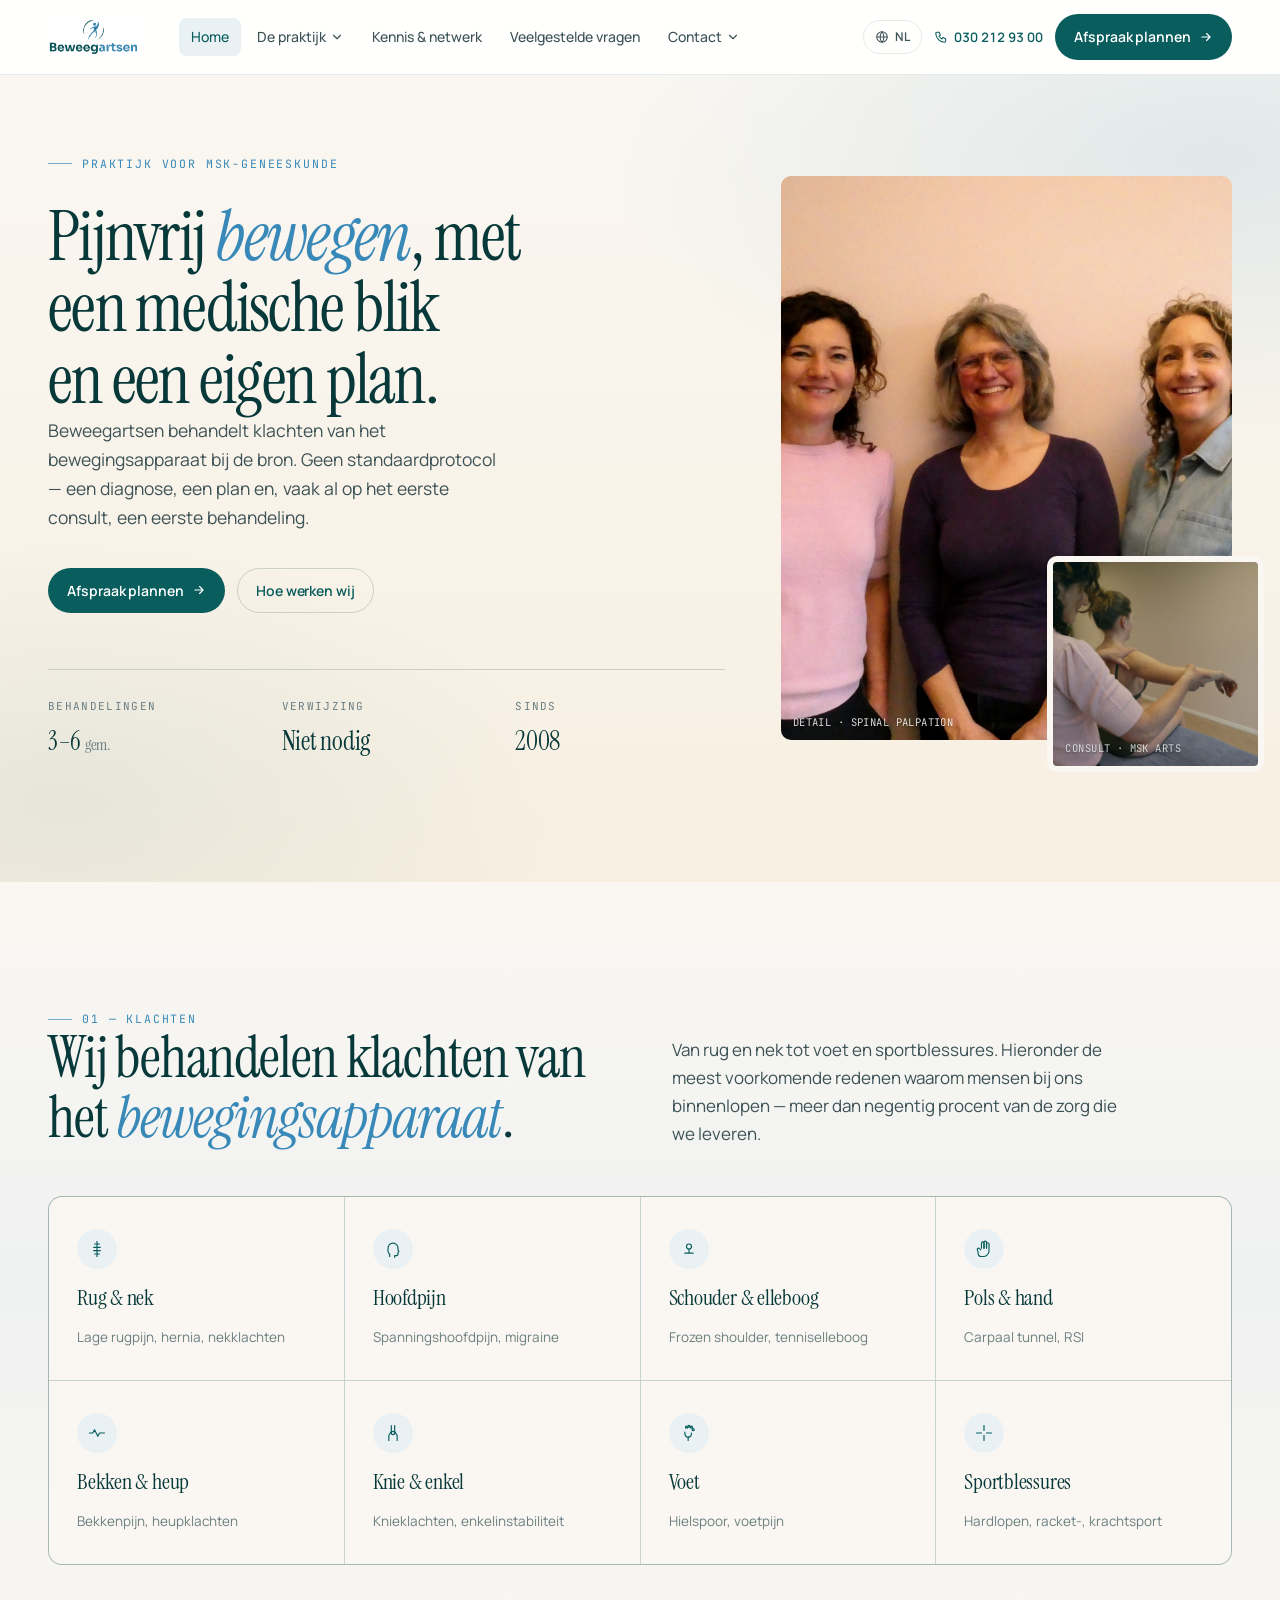
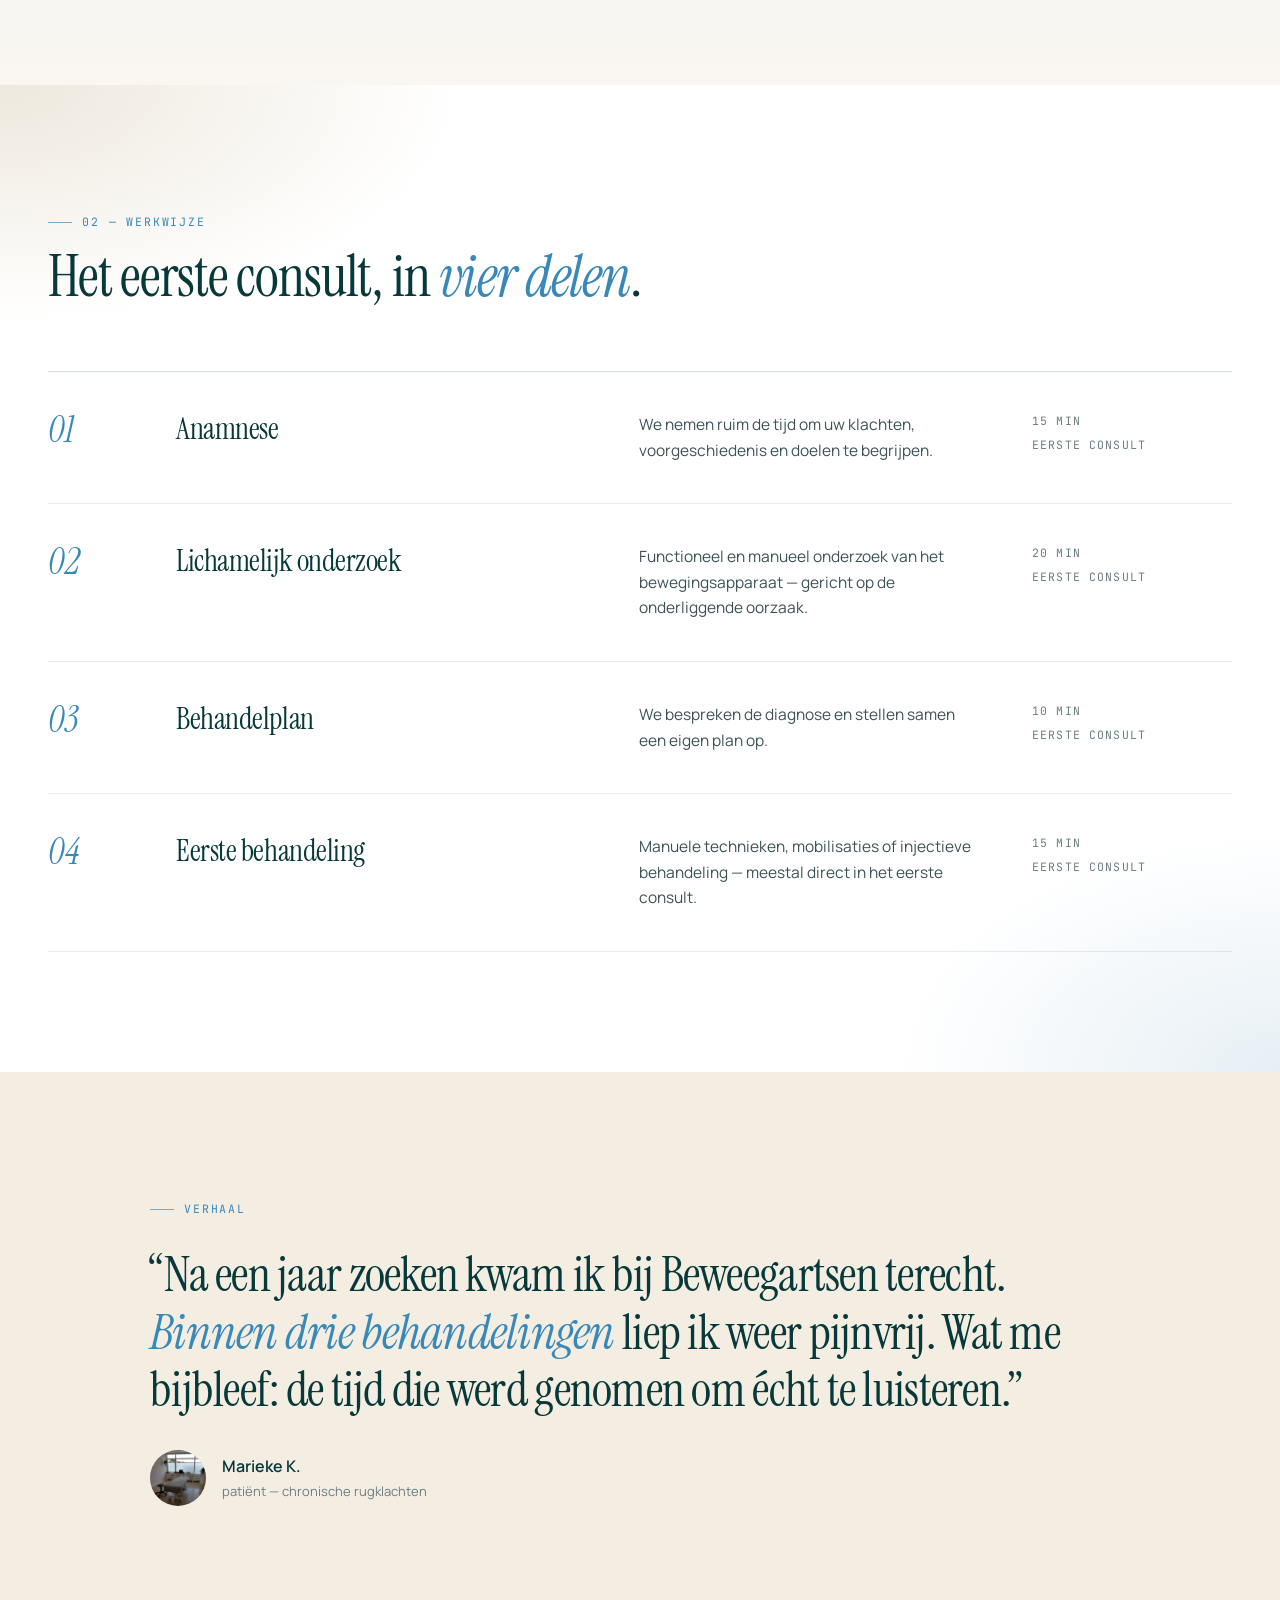
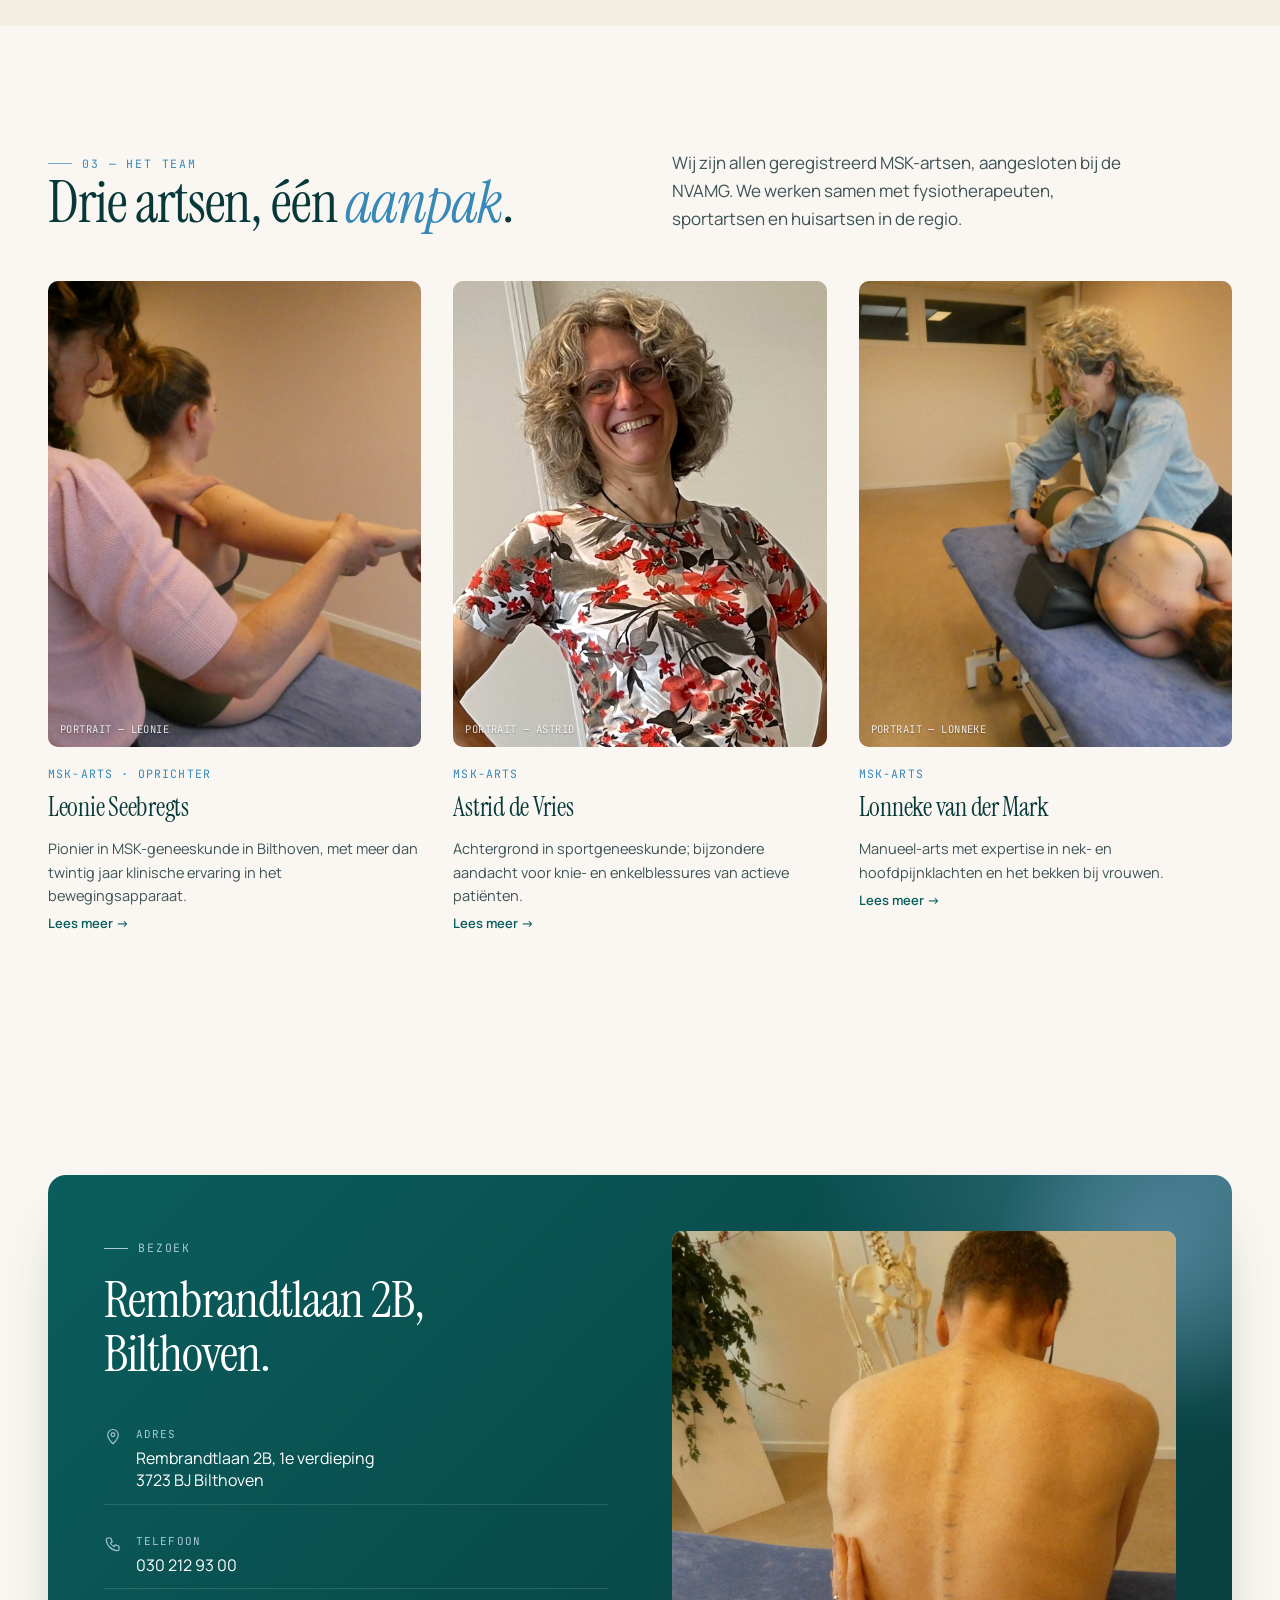
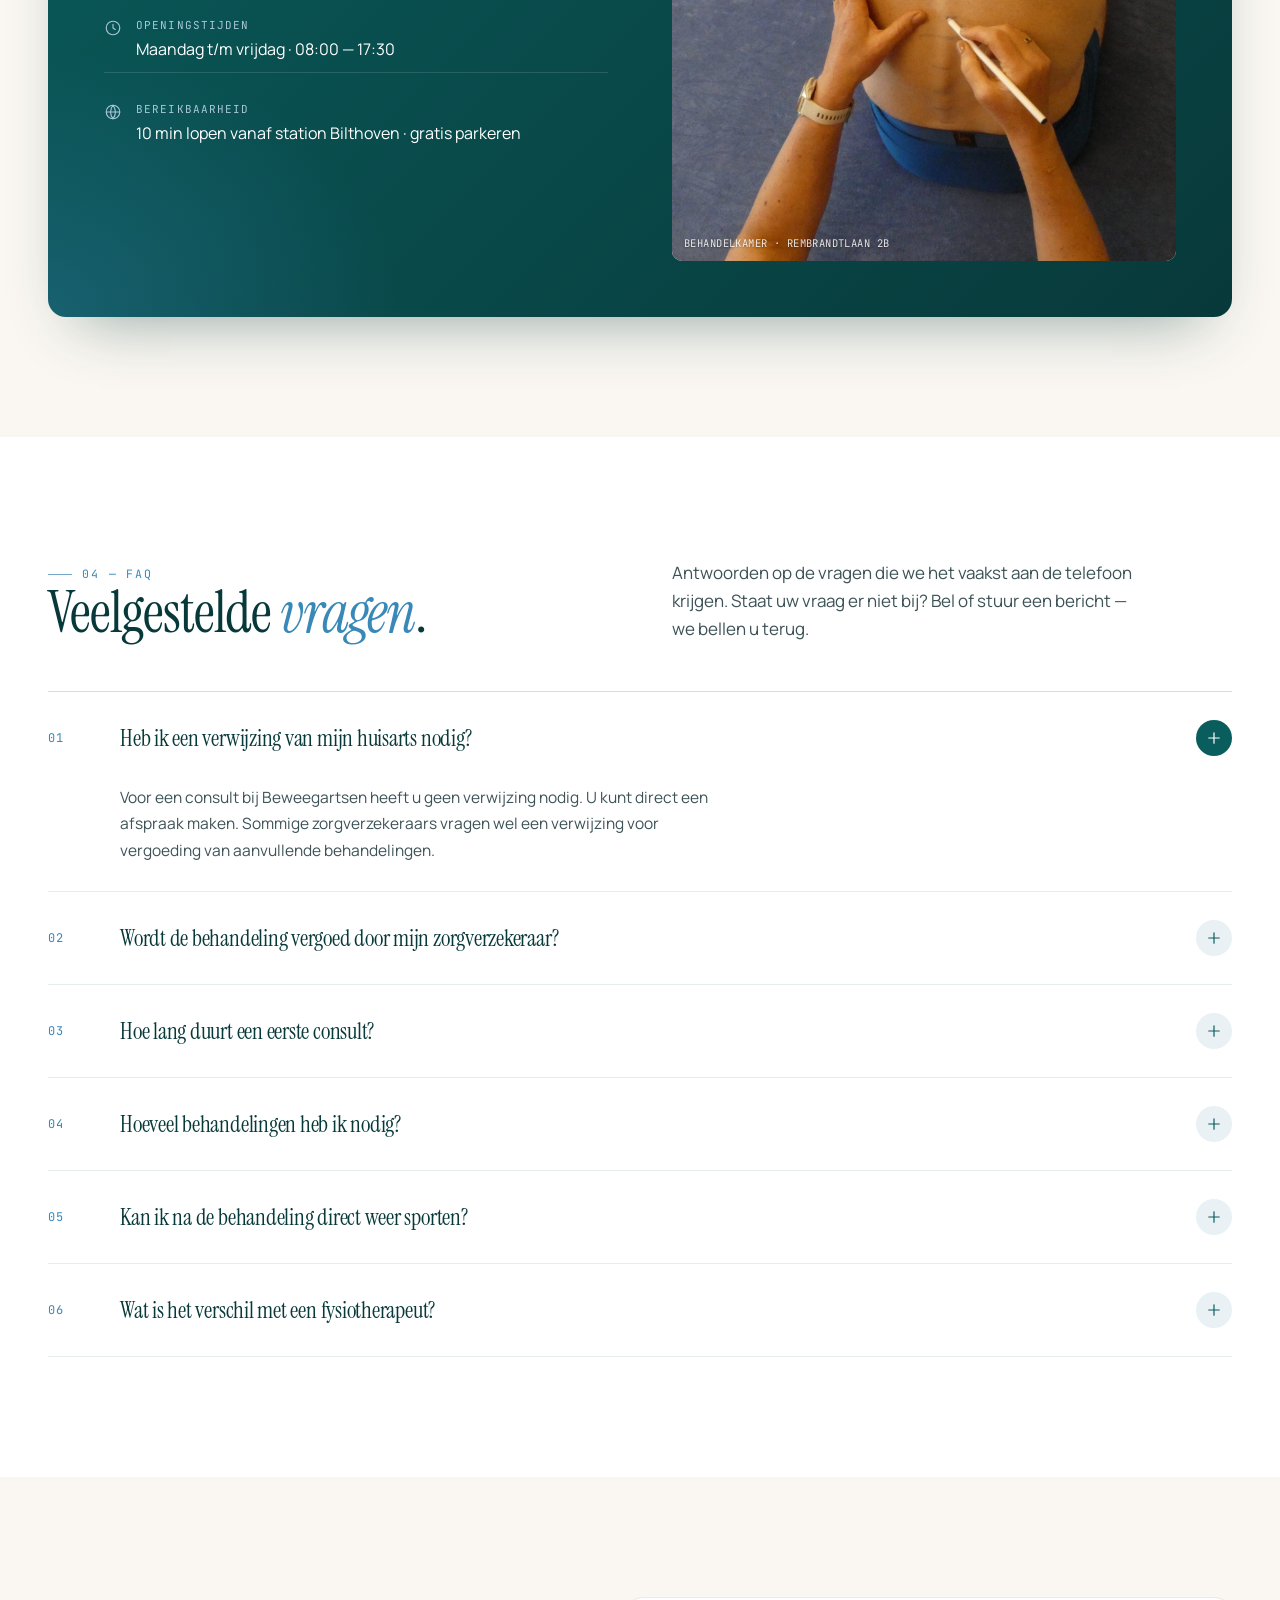
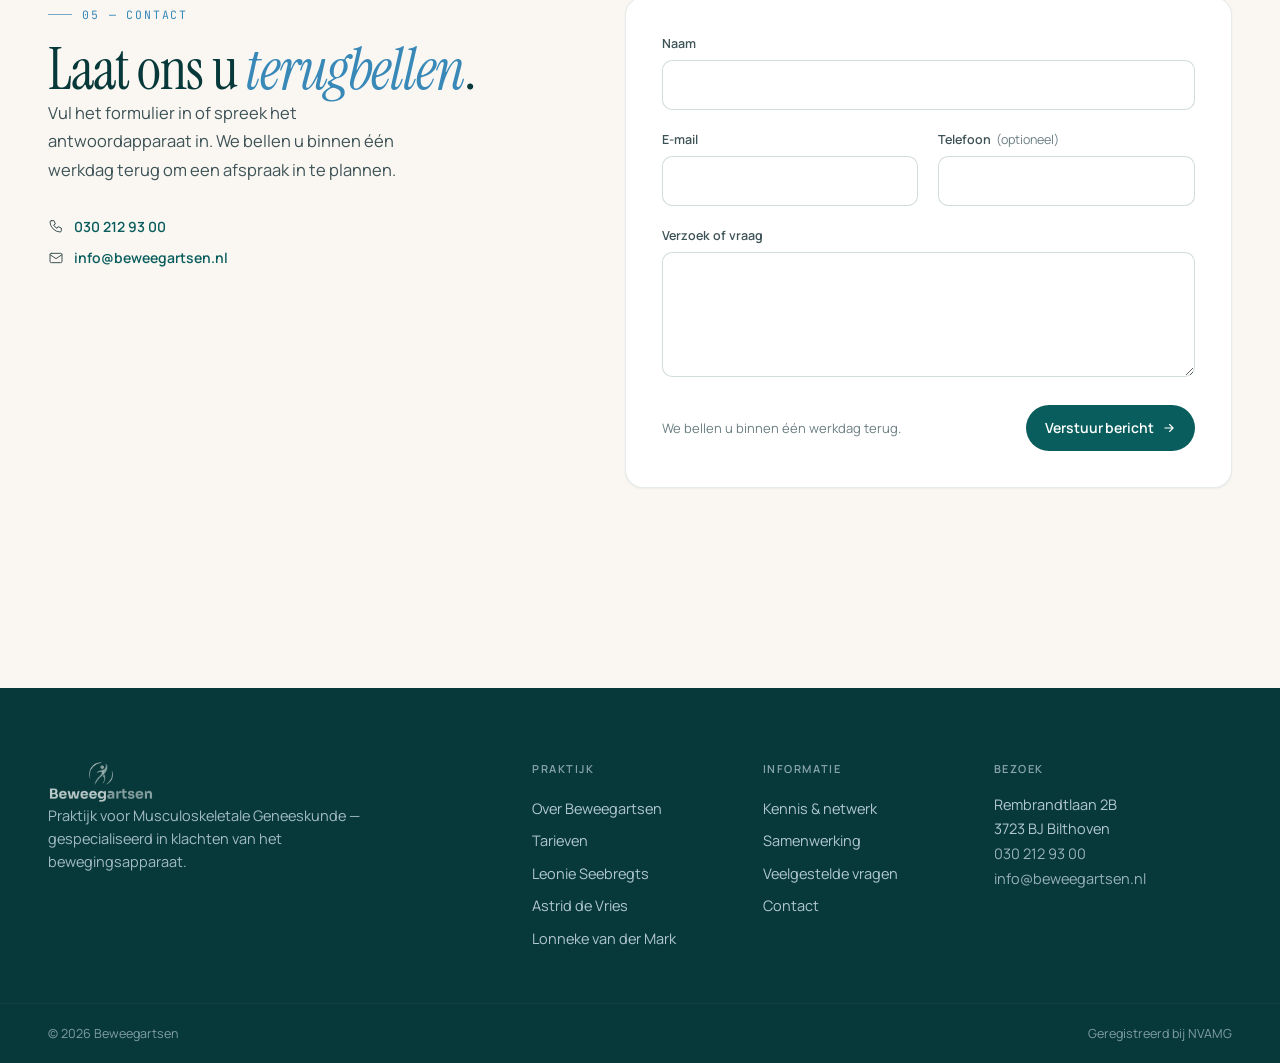
==== commit 711412af: "Replace "persoonlijk plan" with "eigen plan" on homepage Co-Authored-By: Claude Opus 4.7 <noreply@an" ====
--- a/index.html
+++ b/index.html
@@ -4,7 +4,7 @@
 <meta charset="UTF-8"/>
 <meta name="viewport" content="width=device-width, initial-scale=1"/>
 <title>Beweegartsen — Praktijk voor MSK-geneeskunde, Bilthoven</title>
-<meta name="description" content="Beweegartsen behandelt klachten van het bewegingsapparaat bij de bron. Een diagnose, een persoonlijk plan en, vaak op het eerste consult, een eerste behandeling."/>
+<meta name="description" content="Beweegartsen behandelt klachten van het bewegingsapparaat bij de bron. Een diagnose, een eigen plan en, vaak op het eerste consult, een eerste behandeling."/>
 <link rel="preconnect" href="https://fonts.googleapis.com"/>
 <link rel="preconnect" href="https://fonts.gstatic.com" crossorigin/>
 <link href="https://fonts.googleapis.com/css2?family=Instrument+Serif:ital@0;1&family=Manrope:wght@400;500;600;700;800&family=JetBrains+Mono:wght@400;500&display=swap" rel="stylesheet"/>
@@ -21,7 +21,7 @@
       <div class="bw-A-hero-grid">
         <div class="bw-A-hero-text">
           <span class="bw-eyebrow" data-i18n-nl="Praktijk voor MSK-geneeskunde" data-i18n-en="Practice for MSK medicine">Praktijk voor MSK-geneeskunde</span>
-          <h1 data-i18n-nl='Pijnvrij <em>bewegen</em>, met een medische blik en een persoonlijk plan.' data-i18n-en='Movement, <em>without pain</em>, through a medical lens and a personal plan.'>Pijnvrij <em>bewegen</em>, met een medische blik en een persoonlijk plan.</h1>
+          <h1 data-i18n-nl='Pijnvrij <em>bewegen</em>, met een medische blik en een eigen plan.' data-i18n-en='Movement, <em>without pain</em>, through a medical lens and a personal plan.'>Pijnvrij <em>bewegen</em>, met een medische blik en een eigen plan.</h1>
           <p class="bw-A-hero-lede" data-i18n-nl="Beweegartsen behandelt klachten van het bewegingsapparaat bij de bron. Geen standaardprotocol — een diagnose, een plan en, vaak al op het eerste consult, een eerste behandeling." data-i18n-en="Beweegartsen treats musculoskeletal complaints at the source. No standard protocol — a diagnosis, a plan and, often on the first visit, the first treatment.">Beweegartsen behandelt klachten van het bewegingsapparaat bij de bron. Geen standaardprotocol — een diagnose, een plan en, vaak al op het eerste consult, een eerste behandeling.</p>
           <div class="bw-A-hero-cta">
             <button class="bw-btn bw-btn-primary" data-bw-book>
@@ -143,7 +143,7 @@
         <div class="bw-A-process-step">
           <span class="bw-A-process-num">03</span>
           <h3 data-i18n-nl="Behandelplan" data-i18n-en="Treatment plan">Behandelplan</h3>
-          <p data-i18n-nl="We bespreken de diagnose en stellen samen een persoonlijk plan op." data-i18n-en="We discuss the diagnosis and build a plan together.">We bespreken de diagnose en stellen samen een persoonlijk plan op.</p>
+          <p data-i18n-nl="We bespreken de diagnose en stellen samen een eigen plan op." data-i18n-en="We discuss the diagnosis and build a plan together.">We bespreken de diagnose en stellen samen een eigen plan op.</p>
           <div class="bw-A-process-meta">
             <span>10 MIN</span>
             <span data-i18n-nl="Eerste consult" data-i18n-en="First consult">Eerste consult</span>
--- a/assets/css/site.css
+++ b/assets/css/site.css
@@ -995,6 +995,7 @@
   color: var(--ink-700);
   letter-spacing: -0.01em;
   font-variant-numeric: tabular-nums;
+  text-align: right;
 }
 .bw-A-rate-price .unit {
   font-family: var(--font-mono);
